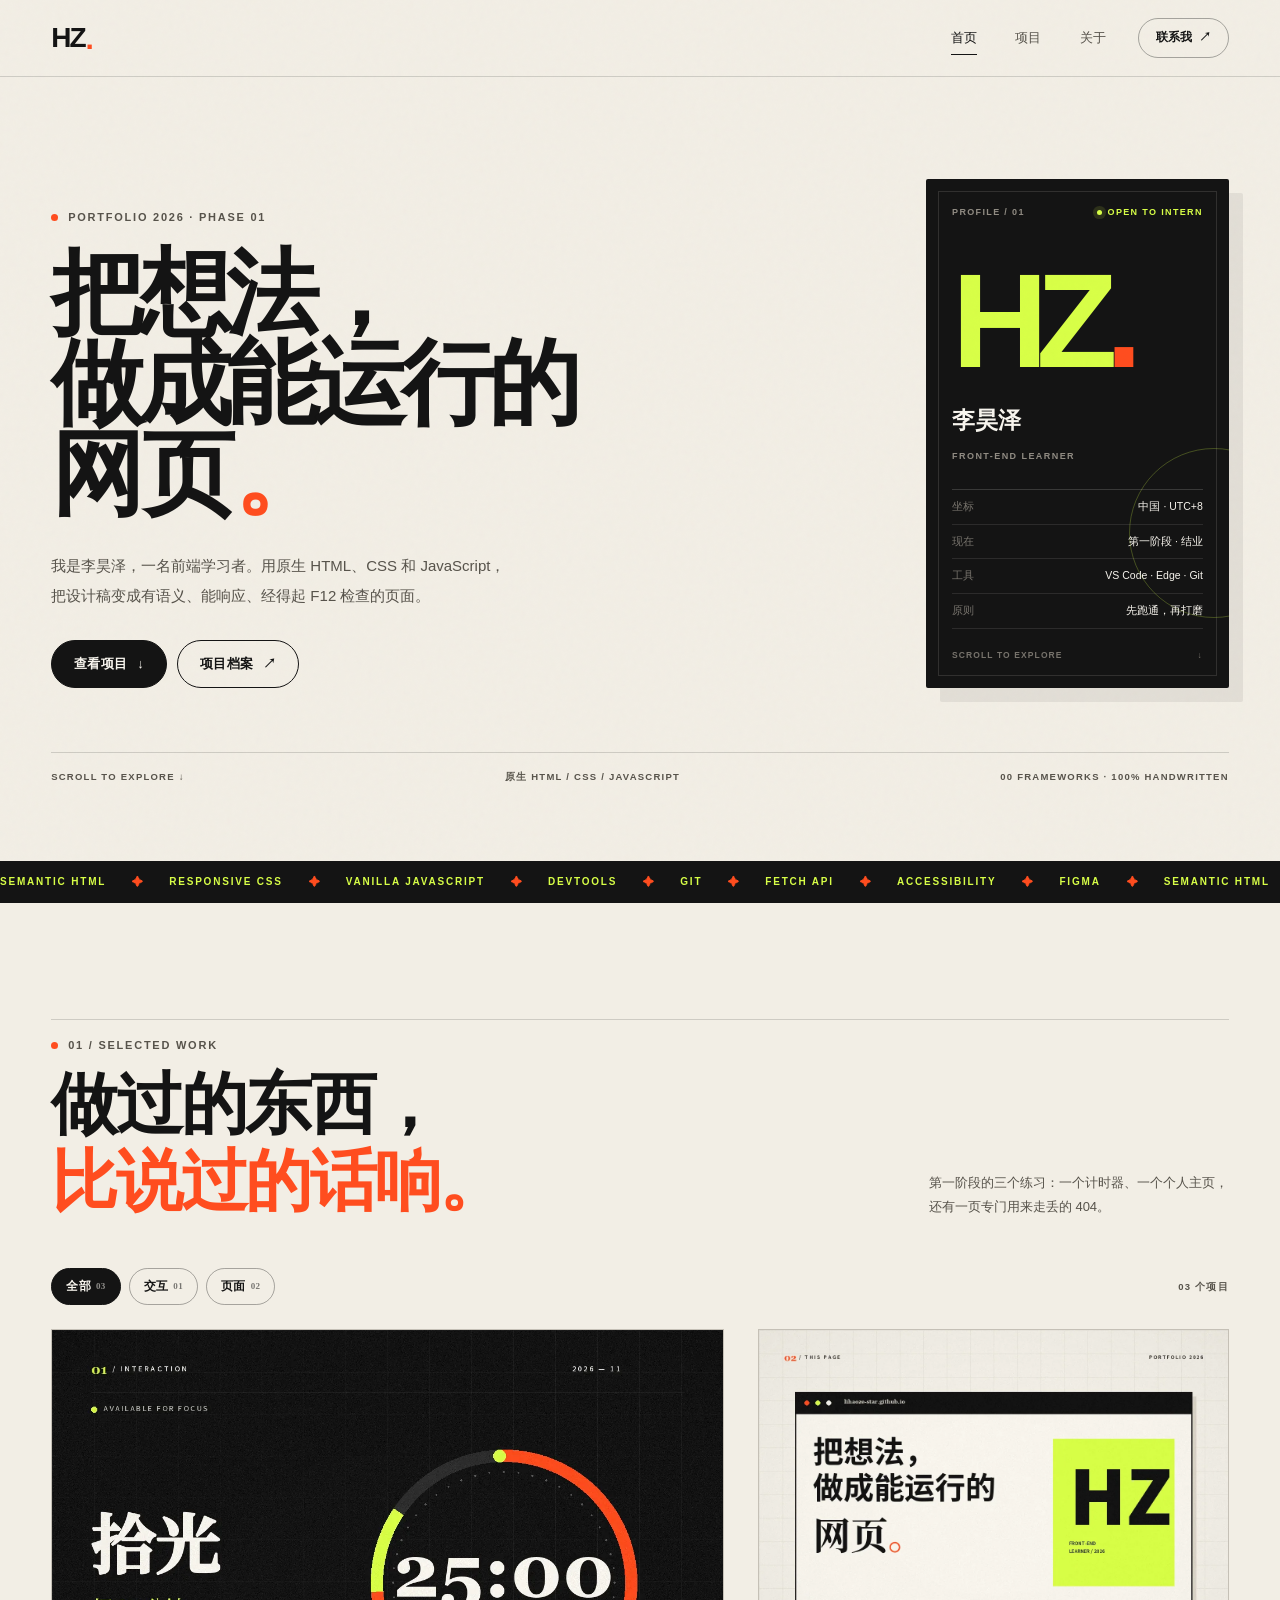
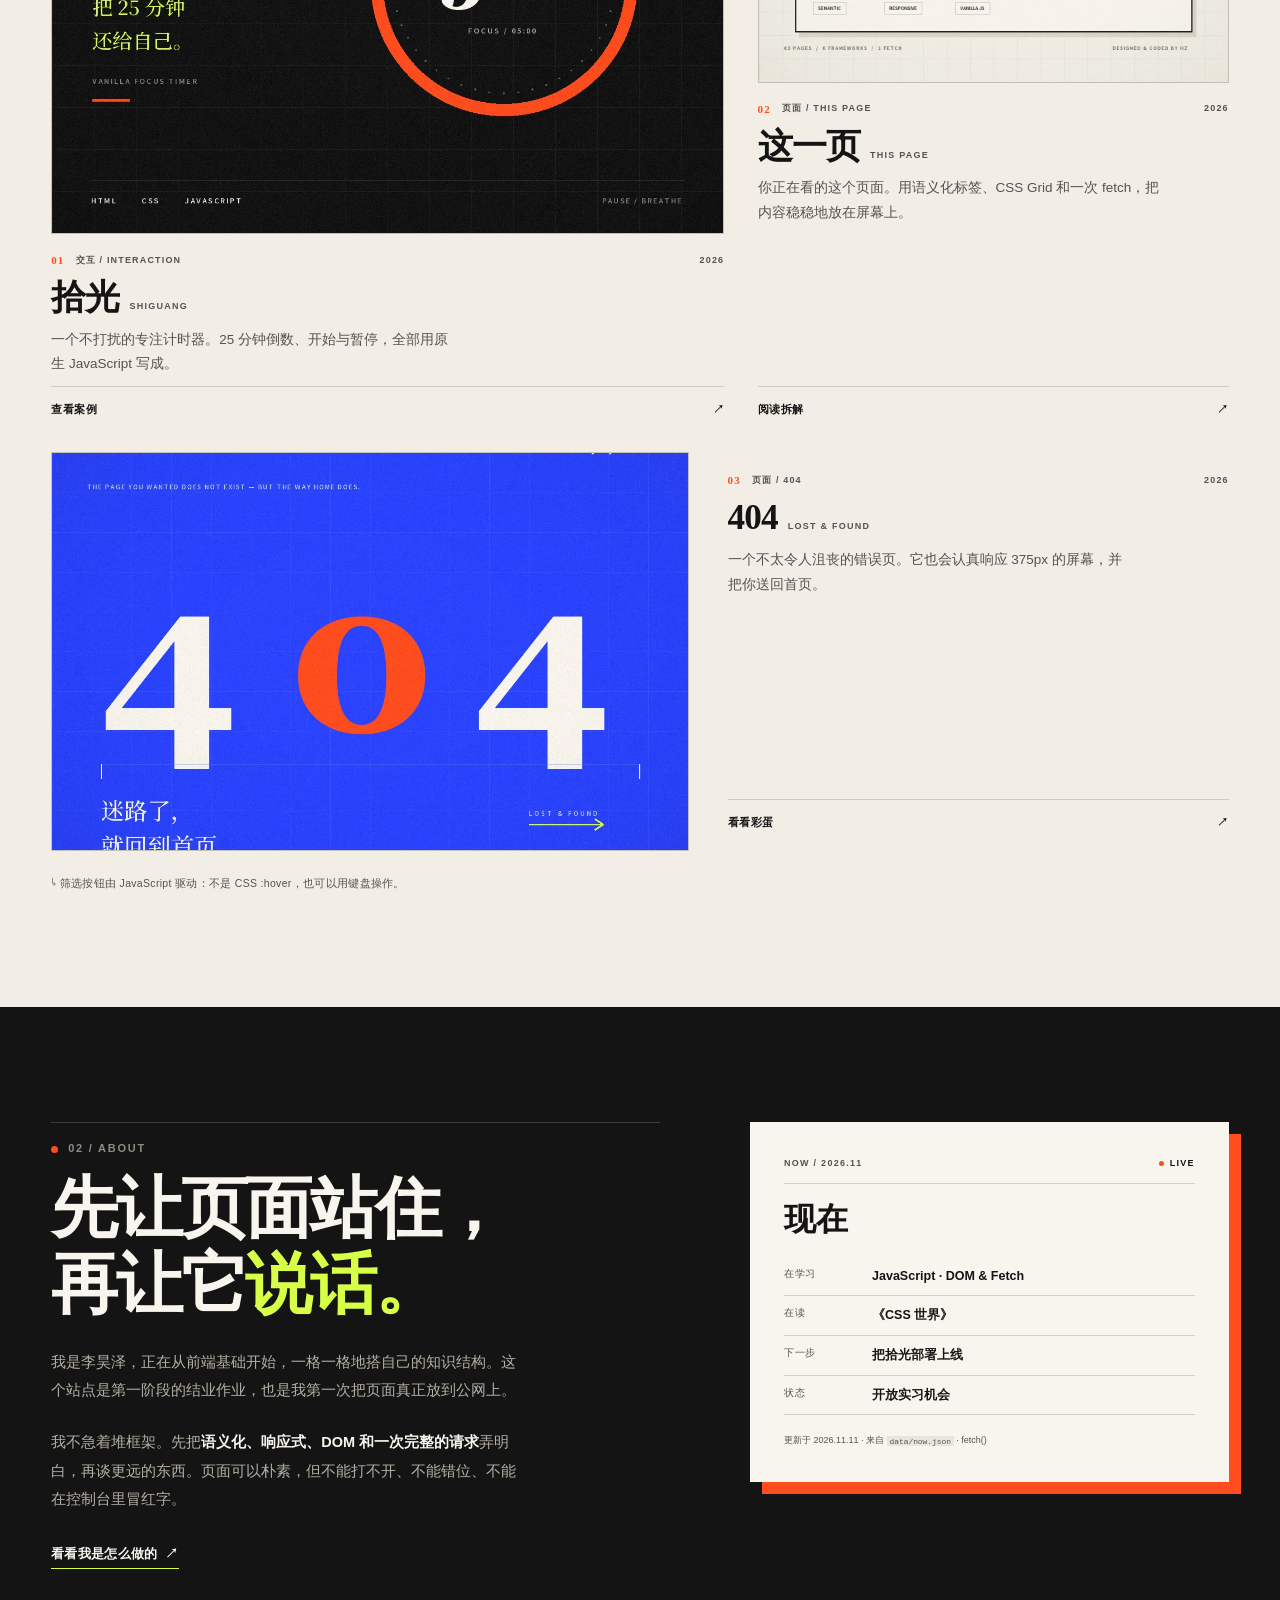
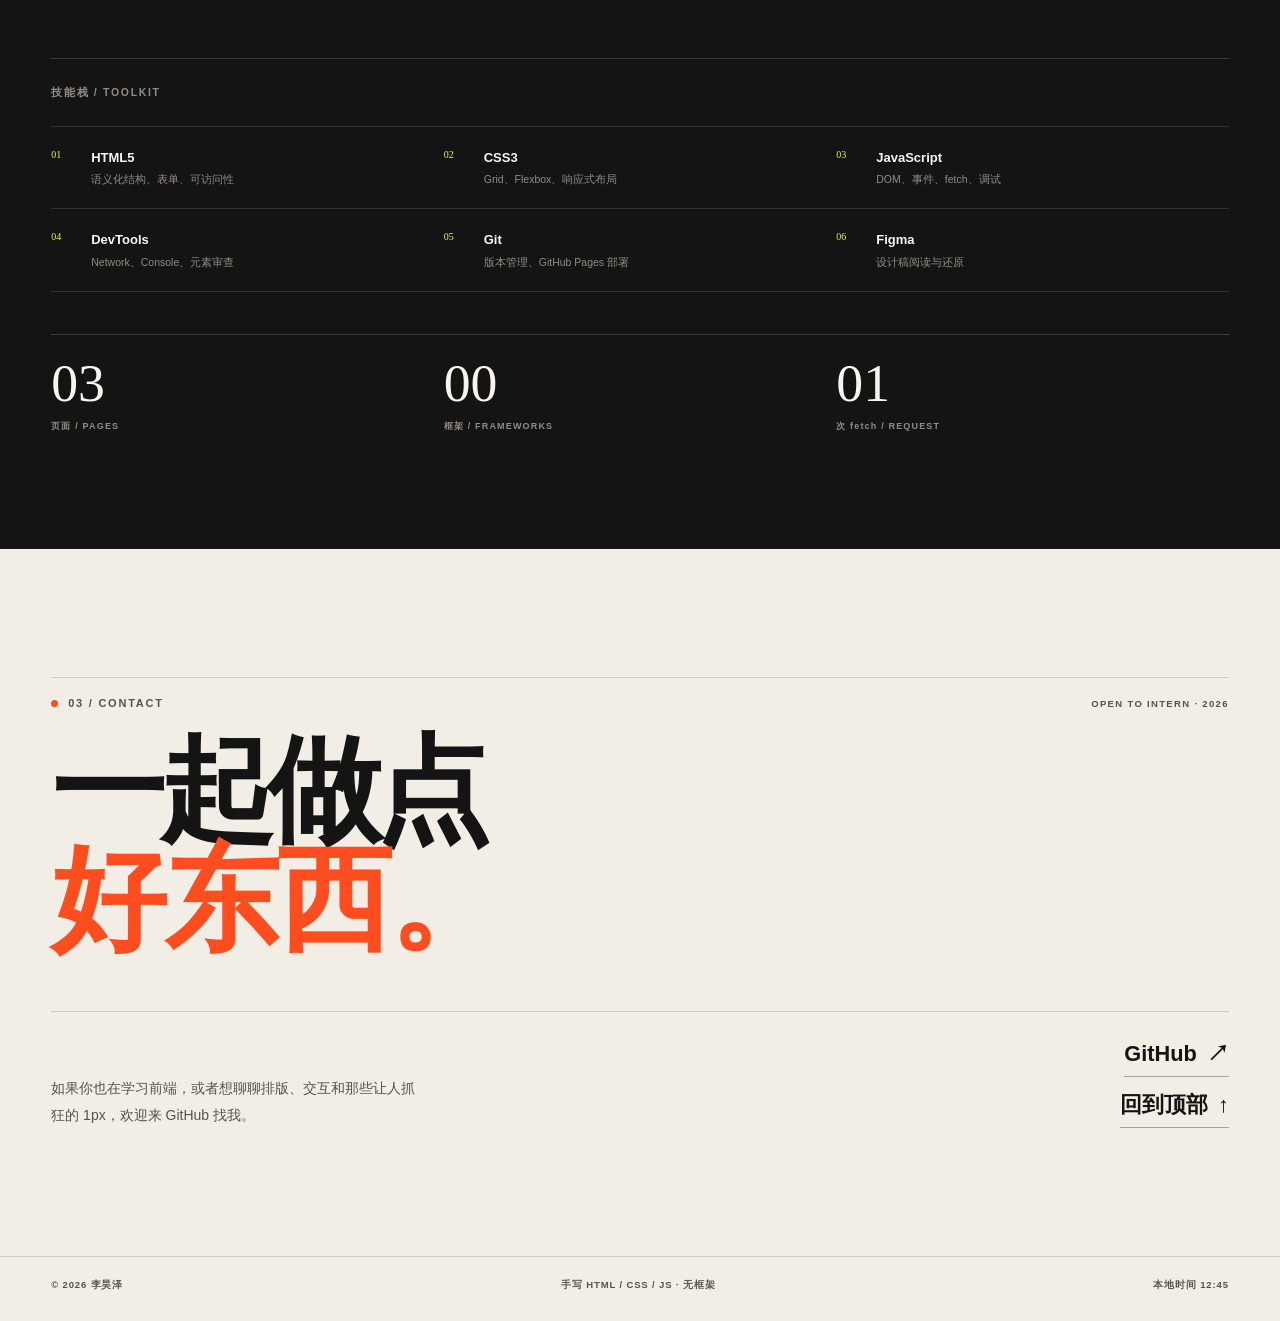
==== index.html @ 7c3bc7a4 "第一阶段作业：个人主页、项目档案与 404（原生 HTML/CSS/JS）" ====
<!DOCTYPE html>
<html lang="zh-CN">
<head>
  <meta charset="utf-8">
  <meta name="viewport" content="width=device-width, initial-scale=1">
  <title>李昊泽 / 前端学习者 — 把想法，做成能运行的网页</title>
  <meta name="description" content="李昊泽的个人主页。用原生 HTML、CSS 和 JavaScript 完成的第一阶段项目：语义化、响应式、可访问，并且真的上线了。">
  <meta name="theme-color" content="#f2eee5">
  <meta property="og:type" content="website">
  <meta property="og:title" content="李昊泽 / 前端学习者">
  <meta property="og:description" content="把想法，做成能运行的网页。原生 HTML / CSS / JS，第一阶段作品集。">
  <meta property="og:image" content="assets/img/og-cover.webp">
  <meta name="twitter:card" content="summary_large_image">
  <link rel="icon" href="assets/favicon.svg" type="image/svg+xml">
  <link rel="stylesheet" href="css/style.css">
  <script src="js/main.js" defer></script>
</head>
<body>
  <a class="skip-link" href="#main">跳到主要内容</a>

  <header class="site-header">
    <div class="container header-inner">
      <a class="brand" href="index.html" aria-label="李昊泽的个人主页">
        <span class="brand-mark">HZ</span><span class="brand-dot" aria-hidden="true">.</span>
      </a>

      <nav class="site-nav" aria-label="主导航">
        <a href="index.html" aria-current="page">首页</a>
        <a href="project.html">项目</a>
        <a href="index.html#about">关于</a>
      </nav>

      <a class="header-cta" href="#contact">联系我 <span aria-hidden="true">↗</span></a>

      <button class="nav-toggle" type="button" aria-controls="site-menu" aria-expanded="false">
        <span class="nav-toggle-line" aria-hidden="true"></span>
        <span class="nav-toggle-line" aria-hidden="true"></span>
        <span class="sr-only">打开菜单</span>
      </button>
    </div>

  </header>

  <div class="mobile-menu" id="site-menu" hidden>
    <nav aria-label="移动端导航">
      <a href="index.html" aria-current="page"><span>首页</span><small>HOME</small></a>
      <a href="project.html"><span>项目</span><small>WORK</small></a>
      <a href="index.html#about"><span>关于</span><small>ABOUT</small></a>
      <a href="#contact"><span>联系</span><small>CONTACT</small></a>
    </nav>
    <p class="mobile-menu-foot">李昊泽 · 前端学习者<br>中国 / UTC+8 · 2026</p>
  </div>

  <main id="main">
    <section class="hero" aria-labelledby="hero-title">
      <div class="container">
        <div class="hero-grid">
          <div class="hero-copy">
            <p class="eyebrow"><span class="dot" aria-hidden="true"></span>PORTFOLIO 2026 · PHASE 01</p>
            <h1 id="hero-title">
              <span class="line">把想法，</span>
              <span class="line">做成能运行的</span>
              <span class="line"><span class="serif">网页</span><span class="orange">。</span></span>
            </h1>
            <p class="lead">我是李昊泽，一名前端学习者。用原生 HTML、CSS 和 JavaScript，把设计稿变成有语义、能响应、经得起 F12 检查的页面。</p>
            <div class="hero-actions">
              <a class="button button--primary" href="#work">查看项目 <span class="arrow" aria-hidden="true">↓</span></a>
              <a class="button button--ghost" href="project.html">项目档案 <span class="arrow" aria-hidden="true">↗</span></a>
            </div>
          </div>

          <aside class="profile-card" aria-label="个人名片">
            <div class="profile-head">
              <span>PROFILE / 01</span>
              <span class="profile-live"><i aria-hidden="true"></i>OPEN TO INTERN</span>
            </div>
            <p class="monogram" aria-hidden="true">HZ<span>.</span></p>
            <p class="profile-name">李昊泽<br><span>FRONT-END LEARNER</span></p>
            <dl class="profile-data">
              <div><dt>坐标</dt><dd>中国 · UTC+8</dd></div>
              <div><dt>现在</dt><dd>第一阶段 · 结业</dd></div>
              <div><dt>工具</dt><dd>VS Code · Edge · Git</dd></div>
              <div><dt>原则</dt><dd>先跑通，再打磨</dd></div>
            </dl>
            <p class="profile-foot"><span>SCROLL TO EXPLORE</span><span aria-hidden="true">↓</span></p>
          </aside>
        </div>

        <div class="hero-meta" aria-label="页面信息">
          <span>SCROLL TO EXPLORE <span aria-hidden="true">↓</span></span>
          <span>原生 HTML / CSS / JAVASCRIPT</span>
          <span>00 FRAMEWORKS · 100% HANDWRITTEN</span>
        </div>
      </div>
    </section>

    <div class="ticker" aria-hidden="true">
      <div class="ticker-track">
        <div class="ticker-group">
          <span>SEMANTIC HTML</span><span>RESPONSIVE CSS</span><span>VANILLA JAVASCRIPT</span><span>DEVTOOLS</span><span>GIT</span><span>FETCH API</span><span>ACCESSIBILITY</span><span>FIGMA</span>
        </div>
        <div class="ticker-group">
          <span>SEMANTIC HTML</span><span>RESPONSIVE CSS</span><span>VANILLA JAVASCRIPT</span><span>DEVTOOLS</span><span>GIT</span><span>FETCH API</span><span>ACCESSIBILITY</span><span>FIGMA</span>
        </div>
      </div>
    </div>

    <section class="section work" id="work" aria-labelledby="work-title">
      <div class="container">
        <header class="section-head">
          <div>
            <p class="eyebrow"><span class="dot" aria-hidden="true"></span>01 / SELECTED WORK</p>
            <h2 id="work-title">做过的东西，<br><em>比说过的话响。</em></h2>
          </div>
          <p class="section-side">第一阶段的三个练习：一个计时器、一个个人主页，还有一页专门用来走丢的 404。</p>
        </header>

        <div class="filter-bar">
          <div class="filter-tabs" role="group" aria-label="项目筛选">
            <button type="button" data-filter="all" aria-pressed="true" aria-controls="work-grid">全部 <span>03</span></button>
            <button type="button" data-filter="interaction" aria-pressed="false" aria-controls="work-grid">交互 <span>01</span></button>
            <button type="button" data-filter="page" aria-pressed="false" aria-controls="work-grid">页面 <span>02</span></button>
          </div>
          <p class="filter-result" aria-live="polite"><span data-visible-count>03</span> 个项目</p>
        </div>

        <div class="work-grid" id="work-grid">
          <a class="project-card project-card--feature" href="project.html#shiguang" data-category="interaction">
            <figure class="project-media">
              <img src="assets/img/cover-shiguang.webp" alt="拾光专注计时器的深色封面，橙色圆环里写着 25:00" width="1200" height="900" loading="eager" decoding="async">
            </figure>
            <div class="project-info">
              <div class="project-top"><span class="project-index">01</span><span>交互 / INTERACTION</span><span class="project-year">2026</span></div>
              <h3>拾光 <span>SHIGUANG</span></h3>
              <p>一个不打扰的专注计时器。25 分钟倒数、开始与暂停，全部用原生 JavaScript 写成。</p>
              <span class="project-link">查看案例 <span aria-hidden="true">↗</span></span>
            </div>
          </a>

          <a class="project-card" href="project.html#this-page" data-category="page">
            <figure class="project-media">
              <img src="assets/img/cover-this-page.webp" alt="这一页个人主页的浏览器窗口封面，标题为把想法做成能运行的网页" width="1200" height="900" loading="lazy" decoding="async">
            </figure>
            <div class="project-info">
              <div class="project-top"><span class="project-index">02</span><span>页面 / THIS PAGE</span><span class="project-year">2026</span></div>
              <h3>这一页 <span>THIS PAGE</span></h3>
              <p>你正在看的这个页面。用语义化标签、CSS Grid 和一次 fetch，把内容稳稳地放在屏幕上。</p>
              <span class="project-link">阅读拆解 <span aria-hidden="true">↗</span></span>
            </div>
          </a>

          <a class="project-card project-card--wide" href="project.html#not-found" data-category="page">
            <figure class="project-media">
              <img src="assets/img/cover-404.webp" alt="蓝色 404 错误页封面，中间有巨大的橙色数字 0" width="1200" height="900" loading="lazy" decoding="async">
            </figure>
            <div class="project-info">
              <div class="project-top"><span class="project-index">03</span><span>页面 / 404</span><span class="project-year">2026</span></div>
              <h3>404 <span>LOST &amp; FOUND</span></h3>
              <p>一个不太令人沮丧的错误页。它也会认真响应 375px 的屏幕，并把你送回首页。</p>
              <span class="project-link">看看彩蛋 <span aria-hidden="true">↗</span></span>
            </div>
          </a>
        </div>

        <noscript><p class="work-note">筛选和计时器需要 JavaScript，但所有项目内容都可以直接阅读。</p></noscript>
        <p class="work-note"><span aria-hidden="true">↳</span> 筛选按钮由 JavaScript 驱动：不是 CSS :hover，也可以用键盘操作。</p>
      </div>
    </section>

    <section class="section about" id="about" aria-labelledby="about-title">
      <div class="container">
        <div class="about-grid">
          <div class="about-copy">
            <p class="eyebrow"><span class="dot" aria-hidden="true"></span>02 / ABOUT</p>
            <h2 id="about-title">先让页面站住，<br>再让它<em>说话。</em></h2>
            <p>我是李昊泽，正在从前端基础开始，一格一格地搭自己的知识结构。这个站点是第一阶段的结业作业，也是我第一次把页面真正放到公网上。</p>
            <p>我不急着堆框架。先把<strong>语义化、响应式、DOM 和一次完整的请求</strong>弄明白，再谈更远的东西。页面可以朴素，但不能打不开、不能错位、不能在控制台里冒红字。</p>
            <a class="text-link" href="project.html">看看我是怎么做的 <span aria-hidden="true">↗</span></a>
          </div>

          <aside class="now-card" aria-labelledby="now-title">
            <div class="now-head"><span>NOW / 2026.11</span><span class="now-live"><i aria-hidden="true"></i>LIVE</span></div>
            <h3 id="now-title">现在</h3>
            <dl class="now-list">
              <div><dt>在学习</dt><dd data-now="learning">JavaScript · DOM &amp; Fetch</dd></div>
              <div><dt>在读</dt><dd data-now="reading">《CSS 世界》</dd></div>
              <div><dt>下一步</dt><dd data-now="next">把拾光部署上线</dd></div>
              <div><dt>状态</dt><dd data-now="status">开放实习机会</dd></div>
            </dl>
            <p class="now-foot">更新于 <span data-now-updated>2026.11.11</span> · 来自 <code>data/now.json</code> · fetch()</p>
          </aside>
        </div>

        <div class="skills">
          <p class="skills-label">技能栈 / TOOLKIT</p>
          <ul>
            <li><span class="num">01</span><div><h3>HTML5</h3><p>语义化结构、表单、可访问性</p></div></li>
            <li><span class="num">02</span><div><h3>CSS3</h3><p>Grid、Flexbox、响应式布局</p></div></li>
            <li><span class="num">03</span><div><h3>JavaScript</h3><p>DOM、事件、fetch、调试</p></div></li>
            <li><span class="num">04</span><div><h3>DevTools</h3><p>Network、Console、元素审查</p></div></li>
            <li><span class="num">05</span><div><h3>Git</h3><p>版本管理、GitHub Pages 部署</p></div></li>
            <li><span class="num">06</span><div><h3>Figma</h3><p>设计稿阅读与还原</p></div></li>
          </ul>
        </div>

        <div class="stats" aria-label="站点数据">
          <div><strong>03</strong><span>页面 / PAGES</span></div>
          <div><strong>00</strong><span>框架 / FRAMEWORKS</span></div>
          <div><strong>01</strong><span>次 fetch / REQUEST</span></div>
        </div>
      </div>
    </section>

    <section class="contact" id="contact" aria-labelledby="contact-title">
      <div class="container">
        <div class="contact-top">
          <p class="eyebrow"><span class="dot" aria-hidden="true"></span>03 / CONTACT</p>
          <p class="contact-status">OPEN TO INTERN · 2026</p>
        </div>
        <h2 id="contact-title">一起做点<br><em>好东西。</em></h2>
        <div class="contact-bottom">
          <p>如果你也在学习前端，或者想聊聊排版、交互和那些让人抓狂的 1px，欢迎来 GitHub 找我。</p>
          <div class="contact-links">
            <a href="https://github.com/lihaoze-star" target="_blank" rel="noreferrer">GitHub <span aria-hidden="true">↗</span></a>
            <a href="#main">回到顶部 <span aria-hidden="true">↑</span></a>
          </div>
        </div>
      </div>
    </section>
  </main>

  <footer class="site-footer">
    <div class="container footer-inner">
      <p>© 2026 李昊泽</p>
      <p>手写 HTML / CSS / JS · 无框架</p>
      <p>本地时间 <time data-clock>UTC+8</time></p>
    </div>
  </footer>
</body>
</html>
---- css/style.css ----
/* ==========================================================================
   李昊泽 / 前端学习者 — 2026
   原生 CSS，无框架。移动优先的断点：900 / 760 / 600 / 380。
   ========================================================================== */

:root {
  --paper: #f2eee5;
  --paper-2: #e7e1d5;
  --cream: #f8f5ee;
  --ink: #141414;
  --ink-soft: #57534b;
  --line: rgba(20, 20, 20, 0.16);
  --line-strong: rgba(20, 20, 20, 0.34);
  --orange: #ff4d1f;
  --lime: #d8ff47;
  --blue: #2b44ff;
  --serif: "Noto Serif SC", "Songti SC", "STSong", "SimSun", serif;
  --sans: "Noto Sans SC", "Microsoft YaHei", "PingFang SC", "Hiragino Sans GB", sans-serif;
  --georgia: Georgia, "Times New Roman", serif;
  --gutter: clamp(20px, 4vw, 64px);
  --max: 1440px;
  --header-h: 76px;
  --radius: 2px;
}

*,
*::before,
*::after { box-sizing: border-box; }

html {
  -webkit-text-size-adjust: 100%;
  scroll-behavior: smooth;
}

body {
  margin: 0;
  background: var(--paper);
  color: var(--ink);
  font-family: var(--sans);
  font-size: 16px;
  line-height: 1.65;
  overflow-x: clip;
  -webkit-font-smoothing: antialiased;
}

body::before {
  content: "";
  position: fixed;
  inset: 0;
  z-index: 1000;
  pointer-events: none;
  opacity: 0.045;
  mix-blend-mode: multiply;
  background-image: url("data:image/svg+xml,%3Csvg viewBox='0 0 180 180' xmlns='http://www.w3.org/2000/svg'%3E%3Cfilter id='n'%3E%3CfeTurbulence type='fractalNoise' baseFrequency='.85' numOctaves='3' stitchTiles='stitch'/%3E%3C/filter%3E%3Crect width='100%25' height='100%25' filter='url(%23n)' opacity='.6'/%3E%3C/svg%3E");
}

img {
  display: block;
  max-width: 100%;
  height: auto;
}

a {
  color: inherit;
  text-decoration: none;
}

button {
  font: inherit;
  color: inherit;
}

code {
  font-family: "Cascadia Code", Consolas, "SFMono-Regular", monospace;
  font-size: 0.88em;
  padding: 0.08em 0.35em;
  background: rgba(20, 20, 20, 0.07);
  overflow-wrap: anywhere;
}

::selection {
  background: var(--lime);
  color: var(--ink);
}

:focus-visible {
  outline: 2px solid var(--orange);
  outline-offset: 4px;
}

[hidden] { display: none !important; }

.sr-only {
  position: absolute;
  width: 1px;
  height: 1px;
  padding: 0;
  margin: -1px;
  overflow: hidden;
  clip: rect(0, 0, 0, 0);
  white-space: nowrap;
  border: 0;
}

.skip-link {
  position: fixed;
  top: 12px;
  left: 12px;
  z-index: 2000;
  transform: translateY(-160%);
  padding: 10px 16px;
  background: var(--ink);
  color: var(--cream);
  font-size: 13px;
  border-radius: 2px;
  transition: transform 0.2s ease;
}

.skip-link:focus { transform: translateY(0); }

.container {
  width: min(calc(100% - (var(--gutter) * 2)), var(--max));
  margin-inline: auto;
}

/* ---------- shared type ---------- */

.eyebrow {
  display: flex;
  align-items: center;
  gap: 10px;
  margin: 0;
  font-size: 11px;
  font-weight: 600;
  letter-spacing: 0.16em;
  line-height: 1.4;
  text-transform: uppercase;
  color: var(--ink-soft);
}

.eyebrow .dot {
  width: 7px;
  height: 7px;
  border-radius: 50%;
  background: var(--orange);
  flex: 0 0 auto;
}

.eyebrow--light { color: #a8a39a; }
.eyebrow--light .dot { background: var(--lime); }

.button {
  display: inline-flex;
  align-items: center;
  justify-content: center;
  gap: 10px;
  min-height: 48px;
  padding: 0 22px;
  border: 1px solid var(--ink);
  border-radius: 999px;
  background: transparent;
  color: var(--ink);
  font-size: 13px;
  font-weight: 600;
  letter-spacing: 0.02em;
  cursor: pointer;
  transition: background 0.25s ease, color 0.25s ease, border-color 0.25s ease;
}

.button .arrow { transition: transform 0.25s ease; }
.button:hover .arrow { transform: translate(3px, -3px); }
.button--primary { background: var(--ink); color: var(--cream); }
.button--primary:hover { background: var(--orange); border-color: var(--orange); color: var(--ink); }
.button--ghost:hover { background: var(--ink); color: var(--cream); }
.button--light { background: var(--cream); color: var(--blue); border-color: var(--cream); }
.button--light:hover { background: var(--lime); border-color: var(--lime); color: var(--ink); }
.button--lime { background: var(--lime); border-color: var(--lime); color: var(--ink); }
.button--lime:hover { background: var(--cream); border-color: var(--cream); }
.button--inline { margin-top: 24px; }

.text-link {
  display: inline-flex;
  align-items: center;
  gap: 8px;
  padding-bottom: 3px;
  border-bottom: 1px solid var(--ink);
  font-size: 13px;
  font-weight: 600;
  letter-spacing: 0.02em;
  transition: color 0.2s ease, border-color 0.2s ease;
}

.text-link:hover { color: var(--orange); border-color: var(--orange); }
.text-link--dark { margin-top: 22px; }
.text-link--light { color: var(--cream); border-color: var(--lime); }
.text-link--light:hover { color: var(--lime); border-color: var(--lime); }

/* ---------- header ---------- */

.site-header {
  position: sticky;
  top: 0;
  z-index: 100;
  background: rgba(242, 238, 229, 0.88);
  border-bottom: 1px solid var(--line);
  backdrop-filter: blur(14px);
  -webkit-backdrop-filter: blur(14px);
}

.header-inner {
  display: flex;
  align-items: center;
  justify-content: space-between;
  gap: 32px;
  height: var(--header-h);
}

.brand {
  display: inline-flex;
  align-items: flex-start;
  flex: 0 0 auto;
  font-size: 28px;
  font-weight: 900;
  line-height: 0.9;
  letter-spacing: -0.07em;
}

.brand-dot {
  color: var(--orange);
  margin-left: 1px;
  font-size: 30px;
}

.site-nav {
  display: flex;
  align-items: center;
  gap: clamp(20px, 3vw, 46px);
  margin-left: auto;
  font-size: 13px;
}

.site-nav a {
  position: relative;
  padding: 8px 0;
  color: var(--ink-soft);
  transition: color 0.2s ease;
}

.site-nav a::after {
  content: "";
  position: absolute;
  left: 0;
  right: 0;
  bottom: 2px;
  height: 1px;
  background: var(--ink);
  transform: scaleX(0);
  transform-origin: left;
  transition: transform 0.25s ease;
}

.site-nav a:hover,
.site-nav a[aria-current="page"] { color: var(--ink); }
.site-nav a:hover::after,
.site-nav a[aria-current="page"]::after { transform: scaleX(1); }

.header-cta {
  display: inline-flex;
  align-items: center;
  gap: 7px;
  flex: 0 0 auto;
  padding: 9px 17px;
  border: 1px solid var(--line-strong);
  border-radius: 999px;
  font-size: 12px;
  font-weight: 600;
  transition: background 0.25s ease, color 0.25s ease, border-color 0.25s ease;
}

.header-cta:hover {
  background: var(--ink);
  border-color: var(--ink);
  color: var(--cream);
}

.nav-toggle {
  display: none;
  position: relative;
  width: 44px;
  height: 44px;
  padding: 0;
  border: 1px solid var(--line-strong);
  border-radius: 50%;
  background: transparent;
  cursor: pointer;
}

.nav-toggle-line {
  position: absolute;
  left: 13px;
  width: 16px;
  height: 1.5px;
  background: var(--ink);
  transition: transform 0.25s ease, top 0.25s ease;
}

.nav-toggle-line:nth-child(1) { top: 17px; }
.nav-toggle-line:nth-child(2) { top: 24px; }

.nav-toggle[aria-expanded="true"] .nav-toggle-line:nth-child(1) {
  top: 21px;
  transform: rotate(45deg);
}

.nav-toggle[aria-expanded="true"] .nav-toggle-line:nth-child(2) {
  top: 21px;
  transform: rotate(-45deg);
}

.mobile-menu {
  position: fixed;
  top: var(--header-h);
  left: 0;
  right: 0;
  bottom: 0;
  z-index: 99;
  overflow-y: auto;
  padding: 28px var(--gutter) 40px;
  background: var(--paper);
  border-bottom: 1px solid var(--line);
  animation: menu-in 0.28s ease both;
}

@keyframes menu-in {
  from { opacity: 0; transform: translateY(-8px); }
  to { opacity: 1; transform: translateY(0); }
}

.mobile-menu nav { border-top: 1px solid var(--line); }

.mobile-menu nav a {
  display: flex;
  align-items: baseline;
  justify-content: space-between;
  gap: 16px;
  padding: 20px 0;
  border-bottom: 1px solid var(--line);
  font-family: var(--serif);
  font-size: clamp(2rem, 8vw, 3rem);
  font-weight: 700;
  line-height: 1.1;
}

.mobile-menu nav a[aria-current="page"] { color: var(--orange); }

.mobile-menu nav small {
  font-family: var(--sans);
  font-size: 10px;
  font-weight: 600;
  letter-spacing: 0.16em;
  color: var(--ink-soft);
}

.mobile-menu-foot {
  margin: 34px 0 0;
  font-size: 11px;
  letter-spacing: 0.08em;
  line-height: 2;
  color: var(--ink-soft);
}

body.menu-open { overflow: hidden; }

/* ---------- hero ---------- */

.hero {
  padding: clamp(56px, 8vw, 112px) 0 clamp(44px, 6vw, 78px);
}

.hero-grid {
  display: grid;
  grid-template-columns: minmax(0, 1.45fr) minmax(280px, 0.55fr);
  gap: clamp(36px, 6vw, 88px);
  align-items: end;
}

.hero h1 {
  margin: 22px 0 30px;
  font-size: clamp(2.9rem, 7.25vw, 7.15rem);
  font-weight: 800;
  line-height: 0.98;
  letter-spacing: -0.06em;
}

.hero h1 .line { display: block; }
.hero h1 .serif { font-family: var(--serif); font-weight: 700; letter-spacing: -0.02em; }
.hero h1 .orange { color: var(--orange); }

.lead {
  max-width: 56ch;
  margin: 0;
  font-size: clamp(15px, 1.1vw, 17px);
  line-height: 1.95;
  color: var(--ink-soft);
}

.hero-actions {
  display: flex;
  flex-wrap: wrap;
  gap: 10px;
  margin-top: 30px;
}

.profile-card {
  position: relative;
  display: flex;
  flex-direction: column;
  min-height: 470px;
  padding: 26px;
  overflow: hidden;
  background: var(--ink);
  color: var(--cream);
  border-radius: var(--radius);
  box-shadow: 14px 14px 0 rgba(20, 20, 20, 0.07);
}

.profile-card::before {
  content: "";
  position: absolute;
  inset: 12px;
  border: 1px solid rgba(248, 245, 238, 0.12);
  pointer-events: none;
}

.profile-card::after {
  content: "";
  position: absolute;
  width: 170px;
  height: 170px;
  right: -70px;
  bottom: 70px;
  border: 1px solid rgba(216, 255, 71, 0.25);
  border-radius: 50%;
  pointer-events: none;
}

.profile-head,
.profile-name,
.profile-data,
.profile-foot,
.monogram { position: relative; z-index: 1; }

.profile-head {
  display: flex;
  align-items: center;
  justify-content: space-between;
  gap: 12px;
  font-size: 9px;
  font-weight: 600;
  letter-spacing: 0.15em;
  color: #918c83;
}

.profile-live {
  display: inline-flex;
  align-items: center;
  gap: 6px;
  color: var(--lime);
}

.profile-live i {
  width: 5px;
  height: 5px;
  border-radius: 50%;
  background: var(--lime);
  box-shadow: 0 0 0 4px rgba(216, 255, 71, 0.12);
}

.monogram {
  margin: 52px 0 0;
  font-size: clamp(6.2rem, 10.4vw, 9rem);
  font-weight: 900;
  line-height: 0.74;
  letter-spacing: -0.09em;
  color: var(--lime);
}

.monogram span { color: var(--orange); }

.profile-name {
  margin: auto 0 22px;
  padding-top: 34px;
  font-family: var(--serif);
  font-size: 23px;
  font-weight: 700;
  line-height: 1.35;
}

.profile-name span {
  display: inline-block;
  margin-top: 7px;
  font-family: var(--sans);
  font-size: 9px;
  font-weight: 600;
  letter-spacing: 0.16em;
  color: #918c83;
}

.profile-data {
  margin: 0;
  border-top: 1px solid rgba(248, 245, 238, 0.16);
}

.profile-data div {
  display: flex;
  justify-content: space-between;
  gap: 18px;
  padding: 9px 0;
  border-bottom: 1px solid rgba(248, 245, 238, 0.1);
  font-size: 10.5px;
  line-height: 1.5;
}

.profile-data dt { color: #77736c; }
.profile-data dd { margin: 0; text-align: right; overflow-wrap: anywhere; }

.profile-foot {
  display: flex;
  justify-content: space-between;
  gap: 12px;
  margin: 19px 0 0;
  font-size: 8.5px;
  font-weight: 600;
  letter-spacing: 0.13em;
  color: #77736c;
}

.hero-meta {
  display: flex;
  flex-wrap: wrap;
  align-items: center;
  justify-content: space-between;
  gap: 16px 32px;
  margin-top: clamp(36px, 5vw, 66px);
  padding-top: 16px;
  border-top: 1px solid var(--line);
  font-size: 9.5px;
  font-weight: 600;
  letter-spacing: 0.13em;
  color: var(--ink-soft);
}

/* ---------- ticker ---------- */

.ticker {
  overflow: hidden;
  background: var(--ink);
  color: var(--lime);
  border-block: 1px solid var(--ink);
}

.ticker-track {
  display: flex;
  width: max-content;
  padding: 11px 0;
  animation: marquee 34s linear infinite;
}

.ticker-group {
  display: flex;
  flex: 0 0 auto;
  align-items: center;
}

.ticker-group span {
  display: inline-flex;
  align-items: center;
  gap: 26px;
  padding-right: 26px;
  font-size: 10px;
  font-weight: 600;
  letter-spacing: 0.18em;
  white-space: nowrap;
}

.ticker-group span::after {
  content: "✦";
  color: var(--orange);
  font-size: 11px;
  letter-spacing: 0;
}

@keyframes marquee {
  from { transform: translateX(0); }
  to { transform: translateX(-50%); }
}

/* ---------- sections ---------- */

.section { padding: clamp(72px, 9vw, 128px) 0; }

.section-head {
  display: grid;
  grid-template-columns: minmax(0, 1fr) minmax(220px, 300px);
  gap: clamp(28px, 5vw, 64px);
  align-items: end;
  margin-bottom: clamp(32px, 4vw, 48px);
  padding-top: 18px;
  border-top: 1px solid var(--line);
}

.section h2,
.archive-hero h1 {
  margin: 14px 0 0;
  font-family: var(--serif);
  font-size: clamp(2.45rem, 5.2vw, 4.8rem);
  font-weight: 700;
  line-height: 1.15;
  letter-spacing: -0.035em;
}

.section h2 em,
.archive-hero h1 em {
  font-style: normal;
  color: var(--orange);
}

.section-side {
  margin: 0;
  color: var(--ink-soft);
  font-size: 13px;
  line-height: 1.9;
}

/* ---------- work ---------- */

.filter-bar {
  display: flex;
  flex-wrap: wrap;
  align-items: center;
  justify-content: space-between;
  gap: 16px 24px;
  margin-bottom: 24px;
}

.filter-tabs {
  display: flex;
  flex-wrap: wrap;
  gap: 8px;
}

.filter-tabs button {
  display: inline-flex;
  align-items: center;
  gap: 5px;
  padding: 8px 14px;
  border: 1px solid var(--line-strong);
  border-radius: 999px;
  background: transparent;
  font-size: 11.5px;
  font-weight: 600;
  letter-spacing: 0.03em;
  cursor: pointer;
  transition: background 0.2s ease, color 0.2s ease, border-color 0.2s ease;
}

.filter-tabs button span {
  font-family: var(--georgia);
  font-size: 9px;
  opacity: 0.55;
}

.filter-tabs button:hover { border-color: var(--ink); }

.filter-tabs button[aria-pressed="true"] {
  background: var(--ink);
  border-color: var(--ink);
  color: var(--cream);
}

.filter-result {
  margin: 0;
  font-size: 9.5px;
  font-weight: 600;
  letter-spacing: 0.13em;
  color: var(--ink-soft);
}

.work-grid {
  display: grid;
  grid-template-columns: repeat(12, minmax(0, 1fr));
  gap: clamp(22px, 2.6vw, 36px);
}

.project-card {
  display: flex;
  flex-direction: column;
  grid-column: span 6;
  min-width: 0;
}

.project-card--feature { grid-column: span 7; }
.project-card:nth-child(2) { grid-column: span 5; }
.project-card--wide {
  display: grid;
  grid-column: 1 / -1;
  grid-template-columns: minmax(0, 1.12fr) minmax(0, 0.88fr);
  gap: clamp(22px, 3vw, 44px);
  align-items: stretch;
}

.project-media {
  position: relative;
  margin: 0;
  overflow: hidden;
  aspect-ratio: 4 / 3;
  background: var(--paper-2);
  border: 1px solid var(--line);
}

.project-card--wide .project-media { aspect-ratio: 16 / 10; }

.project-media img {
  width: 100%;
  height: 100%;
  object-fit: cover;
  transition: transform 0.7s cubic-bezier(0.2, 0.7, 0.2, 1);
}

.project-card:hover .project-media img { transform: scale(1.025); }

.project-info {
  display: flex;
  flex: 1;
  flex-direction: column;
  gap: 9px;
  padding-top: 17px;
  min-width: 0;
}

.project-card--wide .project-info {
  justify-content: center;
  padding: clamp(6px, 1.5vw, 22px) 0;
}

.project-top {
  display: flex;
  align-items: center;
  gap: 11px;
  font-size: 9px;
  font-weight: 600;
  letter-spacing: 0.13em;
  color: var(--ink-soft);
}

.project-index { font-family: var(--georgia); font-size: 11px; color: var(--orange); }
.project-year { margin-left: auto; }

.project-card h3 {
  display: flex;
  flex-wrap: wrap;
  align-items: baseline;
  gap: 10px;
  margin: 0;
  font-family: var(--serif);
  font-size: clamp(1.8rem, 2.75vw, 2.75rem);
  font-weight: 700;
  line-height: 1.15;
  letter-spacing: -0.025em;
}

.project-card h3 span {
  font-family: var(--sans);
  font-size: 9px;
  font-weight: 600;
  letter-spacing: 0.14em;
  color: var(--ink-soft);
}

.project-card p {
  max-width: 54ch;
  margin: 0;
  color: var(--ink-soft);
  font-size: 13.5px;
  line-height: 1.85;
}

.project-link {
  display: flex;
  align-items: center;
  justify-content: space-between;
  gap: 12px;
  margin-top: auto;
  padding-top: 14px;
  border-top: 1px solid var(--line);
  font-size: 10.5px;
  font-weight: 600;
  letter-spacing: 0.06em;
}

.project-link span { transition: transform 0.3s ease; }
.project-card:hover .project-link span { transform: translate(3px, -3px); }

.work-note {
  margin: 24px 0 0;
  font-size: 10.5px;
  letter-spacing: 0.03em;
  color: var(--ink-soft);
}

.work-note + .work-note { margin-top: 6px; }

/* filtered state: one column of wide cards */

.work-grid.is-filtered .project-card {
  display: grid;
  grid-column: 1 / -1;
  grid-template-columns: minmax(0, 1.1fr) minmax(0, 0.9fr);
  gap: clamp(22px, 3vw, 44px);
  align-items: stretch;
}

.work-grid.is-filtered .project-media { aspect-ratio: 16 / 10; }
.work-grid.is-filtered .project-info { justify-content: center; padding: 10px 0; }

/* ---------- about ---------- */

.about {
  background: var(--ink);
  color: var(--cream);
}

.about .eyebrow { color: #918c83; }

.about h2 { color: var(--cream); }
.about h2 em { color: var(--lime); }

.about-grid {
  display: grid;
  grid-template-columns: minmax(0, 1.12fr) minmax(300px, 0.88fr);
  gap: clamp(40px, 7vw, 100px);
  align-items: start;
}

.about-copy { padding-top: 18px; border-top: 1px solid rgba(248, 245, 238, 0.18); }

.about-copy > p:not(.eyebrow) {
  max-width: 58ch;
  margin: 24px 0 0;
  color: #b5afa4;
  font-size: 14.5px;
  line-height: 1.95;
}

.about-copy strong { color: var(--cream); font-weight: 600; }
.about-copy .text-link { margin-top: 30px; color: var(--cream); border-color: var(--lime); }
.about-copy .text-link:hover { color: var(--lime); }

.now-card {
  position: relative;
  padding: clamp(22px, 3vw, 34px);
  background: var(--cream);
  color: var(--ink);
  box-shadow: 12px 12px 0 var(--orange);
}

.now-head {
  display: flex;
  align-items: center;
  justify-content: space-between;
  gap: 16px;
  padding-bottom: 12px;
  border-bottom: 1px solid var(--line);
  font-size: 9px;
  font-weight: 600;
  letter-spacing: 0.14em;
  color: var(--ink-soft);
}

.now-live { display: inline-flex; align-items: center; gap: 6px; color: var(--ink); }
.now-live i { width: 5px; height: 5px; border-radius: 50%; background: var(--orange); }

.now-card h3 {
  margin: 16px 0 18px;
  font-family: var(--serif);
  font-size: 32px;
  line-height: 1.2;
}

.now-list { margin: 0; }

.now-list div {
  display: grid;
  grid-template-columns: 76px minmax(0, 1fr);
  gap: 12px;
  padding: 9px 0;
  border-bottom: 1px solid var(--line);
}

.now-list dt { font-size: 10px; letter-spacing: 0.06em; color: var(--ink-soft); }
.now-list dd { margin: 0; font-size: 12.5px; font-weight: 600; overflow-wrap: anywhere; }

.now-foot {
  margin: 18px 0 0;
  font-size: 9px;
  line-height: 1.7;
  color: var(--ink-soft);
}

.now-card.is-fallback .now-foot::after { content: " · 静态回退"; }

.skills {
  margin-top: clamp(56px, 7vw, 92px);
  padding-top: 22px;
  border-top: 1px solid rgba(248, 245, 238, 0.18);
}

.skills-label {
  margin: 0;
  font-size: 9px;
  font-weight: 600;
  letter-spacing: 0.16em;
  color: #918c83;
}

.skills ul {
  display: grid;
  grid-template-columns: repeat(3, minmax(0, 1fr));
  gap: 0;
  margin: 24px 0 0;
  padding: 0;
  list-style: none;
  border-top: 1px solid rgba(248, 245, 238, 0.13);
}

.skills li {
  display: grid;
  grid-template-columns: 30px minmax(0, 1fr);
  gap: 10px;
  padding: 20px 24px 20px 0;
  border-bottom: 1px solid rgba(248, 245, 238, 0.13);
}

.skills .num { font-family: var(--georgia); font-size: 10px; color: var(--lime); }
.skills h3 { margin: 0; font-size: 13px; font-weight: 600; }
.skills p { margin: 3px 0 0; font-size: 10.5px; line-height: 1.65; color: #918c83; }

.stats {
  display: grid;
  grid-template-columns: repeat(3, minmax(0, 1fr));
  margin-top: 42px;
  border-top: 1px solid rgba(248, 245, 238, 0.18);
}

.stats div { padding: 22px 0 0; }
.stats strong {
  display: block;
  font-family: var(--georgia);
  font-size: clamp(2.6rem, 4.2vw, 4rem);
  font-weight: 400;
  line-height: 1;
  color: var(--cream);
}
.stats span { display: block; margin-top: 8px; font-size: 9px; font-weight: 600; letter-spacing: 0.13em; color: #918c83; }

/* ---------- contact ---------- */

.contact { padding: clamp(80px, 10vw, 140px) 0; }

.contact-top {
  display: flex;
  flex-wrap: wrap;
  align-items: center;
  justify-content: space-between;
  gap: 14px;
  padding-top: 18px;
  border-top: 1px solid var(--line);
}

.contact-status { margin: 0; font-size: 9.5px; font-weight: 600; letter-spacing: 0.14em; color: var(--ink-soft); }

.contact h2 {
  margin: 24px 0 0;
  font-family: var(--sans);
  font-size: clamp(3.2rem, 9vw, 8.4rem);
  font-weight: 800;
  line-height: 0.95;
  letter-spacing: -0.06em;
}

.contact h2 em {
  font-family: var(--serif);
  font-style: normal;
  font-weight: 700;
  letter-spacing: -0.02em;
  color: var(--orange);
}

.contact-bottom {
  display: grid;
  grid-template-columns: minmax(0, 1fr) auto;
  gap: 32px;
  align-items: end;
  margin-top: clamp(36px, 5vw, 56px);
  padding-top: 24px;
  border-top: 1px solid var(--line);
}

.contact-bottom p { max-width: 48ch; margin: 0; color: var(--ink-soft); font-size: 14px; line-height: 1.9; }

.contact-links { display: flex; flex-direction: column; gap: 10px; align-items: flex-end; }

.contact-links a {
  display: inline-flex;
  align-items: center;
  gap: 10px;
  padding-bottom: 4px;
  border-bottom: 1px solid var(--line-strong);
  font-size: clamp(1.15rem, 1.7vw, 1.5rem);
  font-weight: 600;
  transition: color 0.2s ease, border-color 0.2s ease;
}

.contact-links a:hover { color: var(--orange); border-color: var(--orange); }

/* ---------- footer ---------- */

.site-footer {
  padding: 20px 0 28px;
  border-top: 1px solid var(--line);
  font-size: 9.5px;
  font-weight: 600;
  letter-spacing: 0.09em;
  color: var(--ink-soft);
}

.footer-inner {
  display: flex;
  flex-wrap: wrap;
  align-items: center;
  justify-content: space-between;
  gap: 8px 24px;
}

.footer-inner p { margin: 0; }

/* ==========================================================================
   Project archive
   ========================================================================== */

.archive-hero { padding: clamp(56px, 8vw, 100px) 0 clamp(40px, 6vw, 62px); }

.archive-hero h1 {
  font-family: var(--sans);
  font-size: clamp(3rem, 8vw, 7.4rem);
  font-weight: 800;
  line-height: 0.96;
  letter-spacing: -0.06em;
}

.archive-hero h1 em {
  font-family: var(--serif);
  font-weight: 700;
  letter-spacing: -0.02em;
}

.archive-intro {
  display: grid;
  grid-template-columns: minmax(0, 1.2fr) minmax(280px, 0.8fr);
  gap: clamp(32px, 6vw, 80px);
  align-items: end;
  margin-top: clamp(32px, 4vw, 48px);
}

.archive-intro .lead { font-size: 14.5px; }

.archive-meta {
  display: grid;
  grid-template-columns: repeat(2, minmax(0, 1fr));
  margin: 0;
  border-top: 1px solid var(--line);
}

.archive-meta div {
  display: flex;
  justify-content: space-between;
  gap: 10px;
  padding: 10px 0;
  border-bottom: 1px solid var(--line);
  font-size: 11px;
}

.archive-meta div:nth-child(odd) { padding-right: 14px; border-right: 1px solid var(--line); }
.archive-meta div:nth-child(even) { padding-left: 14px; }
.archive-meta dt { color: var(--ink-soft); }
.archive-meta dd { margin: 0; font-weight: 600; text-align: right; }

.live-dot {
  display: inline-block;
  width: 5px;
  height: 5px;
  margin-right: 5px;
  border-radius: 50%;
  background: var(--orange);
  vertical-align: 1px;
}

.case-nav {
  position: sticky;
  top: var(--header-h);
  z-index: 40;
  background: rgba(242, 238, 229, 0.94);
  border-block: 1px solid var(--line);
  backdrop-filter: blur(12px);
}

.case-nav-inner {
  display: grid;
  grid-template-columns: repeat(3, minmax(0, 1fr));
}

.case-nav a {
  display: flex;
  align-items: center;
  gap: 10px;
  min-width: 0;
  padding: 14px 20px;
  border-right: 1px solid var(--line);
  font-size: 12px;
  font-weight: 600;
  transition: background 0.2s ease, color 0.2s ease;
}

.case-nav a:last-child { border-right: 0; }
.case-nav a span { font-family: var(--georgia); font-size: 10px; color: var(--orange); }
.case-nav a small { margin-left: auto; font-size: 9px; font-weight: 600; letter-spacing: 0.1em; color: var(--ink-soft); }
.case-nav a:hover { background: var(--paper-2); }
.case-nav a[aria-current="location"] { background: var(--ink); color: var(--cream); }
.case-nav a[aria-current="location"] small { color: #918c83; }

.case {
  padding: clamp(64px, 8vw, 104px) 0;
  scroll-margin-top: calc(var(--header-h) + 56px);
}

.case + .case { border-top: 1px solid var(--line); }

.case-head {
  display: grid;
  grid-template-columns: minmax(0, 1fr) auto;
  gap: 28px;
  align-items: end;
}

.case-head h2 {
  display: flex;
  flex-wrap: wrap;
  align-items: baseline;
  gap: 14px;
  margin: 12px 0 0;
  font-family: var(--serif);
  font-size: clamp(3rem, 5.6vw, 5.2rem);
  font-weight: 700;
  line-height: 1.05;
  letter-spacing: -0.04em;
}

.case-head h2 span {
  font-family: var(--sans);
  font-size: 10px;
  font-weight: 600;
  letter-spacing: 0.16em;
  color: var(--ink-soft);
}

.case-tagline {
  margin: 0;
  font-family: var(--serif);
  font-size: clamp(16px, 1.6vw, 21px);
  font-weight: 600;
  line-height: 1.6;
  color: var(--ink-soft);
  text-align: right;
}

.case-cover {
  margin: clamp(28px, 4vw, 44px) 0 clamp(36px, 5vw, 56px);
  border: 1px solid var(--line);
  background: var(--paper-2);
}

.case-cover img { width: 100%; }

.case-grid {
  display: grid;
  grid-template-columns: minmax(0, 1.45fr) minmax(280px, 0.55fr);
  gap: clamp(36px, 6vw, 80px);
  align-items: start;
}

.case-body h3 {
  margin: 34px 0 0;
  padding-top: 13px;
  border-top: 1px solid var(--line);
  font-size: 10px;
  font-weight: 600;
  letter-spacing: 0.14em;
  color: var(--ink-soft);
  text-transform: uppercase;
}

.case-body h3:first-child { margin-top: 0; }

.case-body p {
  max-width: 62ch;
  margin: 12px 0 0;
  font-size: 14.5px;
  line-height: 1.95;
  color: var(--ink-soft);
}

.case-side {
  position: sticky;
  top: calc(var(--header-h) + 86px);
  padding: clamp(20px, 2.4vw, 28px);
  background: var(--paper-2);
  border: 1px solid var(--line);
}

.meta-list { margin: 0; }

.meta-list div {
  display: grid;
  grid-template-columns: 64px minmax(0, 1fr);
  gap: 12px;
  padding: 9px 0;
  border-bottom: 1px solid var(--line);
  font-size: 11px;
}

.meta-list dt { color: var(--ink-soft); }
.meta-list dd { margin: 0; font-weight: 600; overflow-wrap: anywhere; }

.case-note {
  margin: 20px 0 0;
  font-size: 10.5px;
  line-height: 1.8;
  color: var(--ink-soft);
}

.case-footnote {
  margin-top: 10px !important;
  font-size: 10.5px !important;
  color: var(--ink-soft);
}

.feature-list,
.decision-list {
  margin: 16px 0 0;
  padding: 0;
  list-style: none;
  border-top: 1px solid var(--line);
}

.feature-list li,
.decision-list li {
  display: grid;
  grid-template-columns: 34px minmax(0, 1fr);
  gap: 12px;
  padding: 18px 0;
  border-bottom: 1px solid var(--line);
}

.feature-list li > span,
.decision-list li > span {
  font-family: var(--georgia);
  font-size: 10px;
  color: var(--orange);
  padding-top: 3px;
}

.feature-list h4,
.decision-list h4 {
  margin: 0;
  font-size: 14px;
  font-weight: 600;
}

.feature-list p,
.decision-list p {
  margin: 4px 0 0;
  font-size: 13px;
  line-height: 1.85;
  color: var(--ink-soft);
}

/* ---------- timer ---------- */

.timer-demo {
  display: grid;
  grid-template-columns: minmax(0, 1fr) minmax(280px, 0.8fr);
  gap: clamp(32px, 5vw, 64px);
  align-items: center;
  margin-top: clamp(44px, 6vw, 64px);
  padding: clamp(26px, 4.4vw, 58px);
  background: var(--ink);
  color: var(--cream);
}

.demo-copy .eyebrow { color: #918c83; }

.demo-copy h3 {
  margin: 16px 0 0;
  font-family: var(--serif);
  font-size: clamp(2.3rem, 3.8vw, 3.6rem);
  font-weight: 700;
  line-height: 1.15;
  letter-spacing: -0.03em;
}

.demo-copy p {
  max-width: 46ch;
  margin: 14px 0 0;
  color: #b5afa4;
  font-size: 13.5px;
  line-height: 1.9;
}

.timer-modes {
  display: flex;
  flex-wrap: wrap;
  gap: 8px;
  margin-top: 24px;
}

.timer-modes button {
  padding: 7px 13px;
  border: 1px solid #4b4b4b;
  border-radius: 999px;
  background: transparent;
  font-size: 10.5px;
  font-weight: 600;
  color: #b5afa4;
  cursor: pointer;
  transition: background 0.2s ease, color 0.2s ease, border-color 0.2s ease;
}

.timer-modes button:hover { border-color: var(--cream); color: var(--cream); }

.timer-modes button[aria-pressed="true"] {
  background: var(--lime);
  border-color: var(--lime);
  color: var(--ink);
}

.demo-status {
  display: flex;
  align-items: center;
  gap: 7px;
  margin-top: 18px !important;
  font-size: 10px !important;
  letter-spacing: 0.08em;
  color: #918c83 !important;
}

.demo-status::before {
  content: "";
  width: 5px;
  height: 5px;
  border-radius: 50%;
  background: var(--lime);
  flex: 0 0 auto;
}

.timer-widget { min-width: 0; }

.timer-ring {
  position: relative;
  width: min(100%, 290px);
  aspect-ratio: 1;
  margin-inline: auto;
}

.timer-ring svg {
  display: block;
  width: 100%;
  height: 100%;
  transform: rotate(-90deg);
}

.ring-bg,
.ring-progress {
  fill: none;
  stroke-width: 5;
}

.ring-bg { stroke: #333333; }
.ring-progress {
  stroke: var(--lime);
  stroke-linecap: round;
  stroke-dasharray: 653.45;
  stroke-dashoffset: 0;
  transition: stroke-dashoffset 0.2s linear;
}

.timer-readout {
  position: absolute;
  inset: 0;
  display: grid;
  place-content: center;
  text-align: center;
}

.timer-readout time {
  display: block;
  font-family: var(--georgia);
  font-size: clamp(3rem, 5.4vw, 4.7rem);
  font-weight: 700;
  line-height: 1;
  letter-spacing: -0.03em;
  font-variant-numeric: lining-nums tabular-nums;
}

.timer-readout span {
  display: block;
  margin-top: 9px;
  font-size: 8px;
  font-weight: 600;
  letter-spacing: 0.24em;
  color: #918c83;
}

.timer-controls {
  display: flex;
  justify-content: center;
  gap: 9px;
  margin-top: 22px;
}

.timer-controls .button { min-height: 43px; padding: 0 26px; font-size: 12px; }

.timer-reset {
  min-height: 43px;
  padding: 0 18px;
  border: 1px solid #4b4b4b;
  border-radius: 999px;
  background: transparent;
  color: #b5afa4;
  font-size: 11.5px;
  cursor: pointer;
  transition: color 0.2s ease, border-color 0.2s ease;
}

.timer-reset:hover { color: var(--cream); border-color: var(--cream); }

.case-outro {
  margin-top: clamp(44px, 6vw, 64px);
  padding-top: 18px;
  border-top: 1px solid var(--line);
}

.outro-label {
  margin: 0;
  font-size: 9px;
  font-weight: 600;
  letter-spacing: 0.14em;
  color: var(--ink-soft);
}

.outro-grid {
  display: grid;
  grid-template-columns: repeat(2, minmax(0, 1fr));
  gap: clamp(24px, 4vw, 56px);
  margin-top: 16px;
}

.outro-grid p {
  margin: 0;
  font-size: 12.5px;
  line-height: 1.9;
  color: var(--ink-soft);
}

.next-nav { border-top: 1px solid var(--line); }

.next-nav-inner {
  display: flex;
  flex-wrap: wrap;
  align-items: center;
  justify-content: space-between;
  gap: 14px 24px;
  padding: 28px 0;
  font-size: 12px;
  font-weight: 600;
}

.next-nav a { display: inline-flex; align-items: center; gap: 9px; }
.next-nav a:hover { color: var(--orange); }

/* ==========================================================================
   404
   ========================================================================== */

.page-404 {
  display: flex;
  flex-direction: column;
  min-height: 100vh;
  background: var(--blue);
  color: var(--cream);
}

.site-header--blue {
  background: rgba(43, 68, 255, 0.9);
  border-bottom-color: rgba(248, 245, 238, 0.22);
}

.site-header--blue .brand { color: var(--cream); }
.site-header--blue .brand-dot { color: var(--lime); }
.site-header--blue .site-nav a { color: #b9c3ff; }
.site-header--blue .site-nav a:hover,
.site-header--blue .site-nav a[aria-current="page"] { color: var(--cream); }
.site-header--blue .site-nav a::after { background: var(--lime); }
.site-header--blue .header-cta { border-color: rgba(248, 245, 238, 0.45); color: var(--cream); }
.site-header--blue .header-cta:hover { background: var(--cream); border-color: var(--cream); color: var(--blue); }
.site-header--blue .nav-toggle { border-color: rgba(248, 245, 238, 0.45); }
.site-header--blue .nav-toggle-line { background: var(--cream); }
.site-header--blue .mobile-menu { background: var(--blue); border-bottom-color: rgba(248, 245, 238, 0.22); }
.site-header--blue .mobile-menu nav { border-top-color: rgba(248, 245, 238, 0.22); }
.site-header--blue .mobile-menu nav a { border-bottom-color: rgba(248, 245, 238, 0.22); color: var(--cream); }
.site-header--blue .mobile-menu nav small,
.site-header--blue .mobile-menu-foot { color: #b9c3ff; }

.not-found {
  flex: 1;
  display: flex;
  align-items: center;
  padding: clamp(42px, 6vw, 76px) 0;
}

.not-found .container { width: min(calc(100% - (var(--gutter) * 2)), var(--max)); }

.not-found-top {
  display: flex;
  flex-wrap: wrap;
  align-items: center;
  justify-content: space-between;
  gap: 12px;
  padding-bottom: 15px;
  border-bottom: 1px solid rgba(248, 245, 238, 0.3);
  font-size: 9.5px;
  font-weight: 600;
  letter-spacing: 0.15em;
  color: #b9c3ff;
}

.not-found-top p { margin: 0; }

.not-found h1 {
  display: flex;
  justify-content: center;
  gap: 0.01em;
  margin: clamp(24px, 4vw, 46px) 0 clamp(22px, 4vw, 40px);
  font-family: var(--georgia);
  font-size: clamp(7rem, 33vw, 22rem);
  font-weight: 700;
  line-height: 0.72;
  letter-spacing: -0.07em;
  color: var(--cream);
}

.not-found h1 .orange { color: var(--orange); }

.not-found-body {
  display: grid;
  grid-template-columns: minmax(0, 0.9fr) minmax(0, 1.1fr);
  gap: clamp(28px, 6vw, 80px);
  align-items: start;
  padding-top: clamp(24px, 3vw, 34px);
  border-top: 1px solid rgba(248, 245, 238, 0.3);
}

.not-found h2 {
  margin: 0;
  font-family: var(--serif);
  font-size: clamp(2.1rem, 4vw, 3.6rem);
  font-weight: 700;
  line-height: 1.25;
  letter-spacing: -0.03em;
  color: var(--cream);
}

.not-found-copy p {
  max-width: 50ch;
  margin: 0;
  color: #c8d0ff;
  font-size: 14px;
  line-height: 1.95;
}

.not-found-actions {
  display: flex;
  flex-wrap: wrap;
  align-items: center;
  gap: 16px 22px;
  margin-top: 26px;
}

.not-found-path {
  margin-top: 26px !important;
  font-size: 10px !important;
  letter-spacing: 0.03em;
  color: #aeb9ff !important;
}

.not-found-path code {
  background: rgba(248, 245, 238, 0.1);
  color: var(--lime);
}

.not-found-foot {
  margin: clamp(34px, 5vw, 54px) 0 0;
  padding-top: 14px;
  border-top: 1px solid rgba(248, 245, 238, 0.3);
  font-size: 9.5px;
  font-weight: 600;
  letter-spacing: 0.1em;
  color: #aeb9ff;
}

.not-found-foot span { color: var(--lime); margin-right: 7px; }

.site-footer--blue {
  border-top-color: rgba(248, 245, 238, 0.22);
  color: #b9c3ff;
}

/* ==========================================================================
   Responsive
   ========================================================================== */

@media (max-width: 1080px) {
  .hero-grid { grid-template-columns: minmax(0, 1.3fr) minmax(270px, 0.7fr); gap: 44px; }
  .profile-card { min-height: 440px; }
  .about-grid { grid-template-columns: minmax(0, 1fr) minmax(300px, 0.8fr); gap: 48px; }
  .case-grid { grid-template-columns: minmax(0, 1.35fr) minmax(260px, 0.65fr); gap: 44px; }
}

@media (max-width: 900px) {
  :root { --header-h: 64px; }

  .site-nav,
  .header-cta { display: none; }
  .nav-toggle { display: block; }
  .brand { font-size: 25px; }
  .brand-dot { font-size: 27px; }

  .hero-grid { grid-template-columns: minmax(0, 1fr); gap: 40px; }
  .hero h1 { font-size: clamp(3.25rem, 10.5vw, 5.6rem); }
  .profile-card { max-width: 520px; min-height: 420px; }
  .monogram { font-size: clamp(6rem, 16vw, 8.4rem); }

  .section-head { grid-template-columns: minmax(0, 1fr); gap: 20px; }
  .section-side { max-width: 56ch; }

  .about-grid { grid-template-columns: minmax(0, 1fr); gap: 44px; }
  .now-card { max-width: 560px; }
  .skills ul { grid-template-columns: repeat(2, minmax(0, 1fr)); }

  .archive-intro { grid-template-columns: minmax(0, 1fr); gap: 28px; }
  .archive-meta { max-width: 560px; }
  .case-grid { grid-template-columns: minmax(0, 1fr); gap: 32px; }
  .case-side { position: static; max-width: 620px; }
  .case-head { grid-template-columns: minmax(0, 1fr); gap: 14px; }
  .case-tagline { text-align: left; }
  .timer-demo { grid-template-columns: minmax(0, 1fr); gap: 34px; }
  .timer-ring { max-width: 270px; }

  .work-grid { grid-template-columns: repeat(2, minmax(0, 1fr)); }
  .project-card,
  .project-card--feature,
  .project-card:nth-child(2) { grid-column: span 1; }
  .project-card--wide { grid-column: 1 / -1; }
  .work-grid.is-filtered .project-card { grid-column: 1 / -1; }
}

@media (max-width: 760px) {
  .hero { padding-top: 44px; }
  .hero h1 { font-size: clamp(2.85rem, 11vw, 4.4rem); line-height: 1.08; }
  .archive-hero h1 { line-height: 1.08; }
  .hero-actions .button { flex: 1; }
  .profile-card { min-height: 400px; padding: 22px; }
  .profile-card::after { display: none; }
  .hero-meta { gap: 8px 20px; font-size: 8.5px; }

  .section-head { margin-bottom: 28px; }
  .filter-bar { align-items: flex-start; }

  .work-grid { grid-template-columns: minmax(0, 1fr); gap: 34px; }
  .project-card,
  .project-card--feature,
  .project-card:nth-child(2),
  .project-card--wide { grid-column: 1 / -1; }
  .project-card--wide { display: flex; flex-direction: column; gap: 0; }
  .project-card--wide .project-media { aspect-ratio: 4 / 3; }
  .project-card--wide .project-info { padding-top: 17px; }
  .work-grid.is-filtered .project-card { display: flex; flex-direction: column; gap: 0; }
  .work-grid.is-filtered .project-media { aspect-ratio: 4 / 3; }
  .work-grid.is-filtered .project-info { padding-top: 17px; }

  .skills ul { grid-template-columns: repeat(2, minmax(0, 1fr)); }
  .stats strong { font-size: 2.6rem; }

  .contact-bottom { grid-template-columns: minmax(0, 1fr); gap: 24px; align-items: start; }
  .contact-links { align-items: flex-start; }

  .case-head h2 { font-size: clamp(2.7rem, 11vw, 4rem); }
  .case-cover { margin-left: calc(var(--gutter) * -1); margin-right: calc(var(--gutter) * -1); border-left: 0; border-right: 0; }
  .case-cover img { width: 100%; }
  .timer-demo { margin-left: calc(var(--gutter) * -1); margin-right: calc(var(--gutter) * -1); padding: 30px var(--gutter); }
  .outro-grid { grid-template-columns: minmax(0, 1fr); gap: 18px; }

  .not-found-body { grid-template-columns: minmax(0, 1fr); gap: 26px; }
  .not-found { padding-top: 48px; padding-bottom: 48px; }
}

@media (max-width: 600px) {
  .case-nav a { padding: 12px 11px; gap: 6px; font-size: 11px; }
  .case-nav a small { display: none; }
  .case-nav a span { font-size: 9px; }

  .work-grid.is-filtered .project-card { display: flex; }

  .archive-hero h1 { font-size: clamp(2.9rem, 13vw, 5.2rem); }
  .archive-meta { grid-template-columns: repeat(2, minmax(0, 1fr)); }
  .archive-meta div { font-size: 10px; }
  .archive-meta div:nth-child(odd) { padding-right: 8px; }
  .archive-meta div:nth-child(even) { padding-left: 8px; }

  .skills ul { grid-template-columns: minmax(0, 1fr); }
  .skills li { padding-right: 0; }
  .stats { gap: 12px; }
  .stats strong { font-size: 2.35rem; }
  .stats span { font-size: 8px; letter-spacing: 0.08em; }

  .contact h2 { font-size: clamp(3rem, 15vw, 5.2rem); }

  .not-found h1 { font-size: 52vw; margin-top: 30px; margin-bottom: 28px; }
  .not-found-top { font-size: 8.5px; }
  .not-found-foot { font-size: 8.5px; line-height: 1.8; }
}

@media (max-width: 380px) {
  .hero h1 { font-size: 2.48rem; }
  .hero-actions .button { min-height: 45px; font-size: 12px; }
  .profile-card { padding: 20px; }
  .now-card { padding: 20px; box-shadow: 8px 8px 0 var(--orange); }
  .filter-tabs button { padding: 7px 11px; }
}

@media (prefers-reduced-motion: reduce) {
  html { scroll-behavior: auto; }
  *,
  *::before,
  *::after {
    animation-duration: 0.01ms !important;
    animation-iteration-count: 1 !important;
    transition-duration: 0.01ms !important;
  }
  .ticker-track { animation: none; }
}
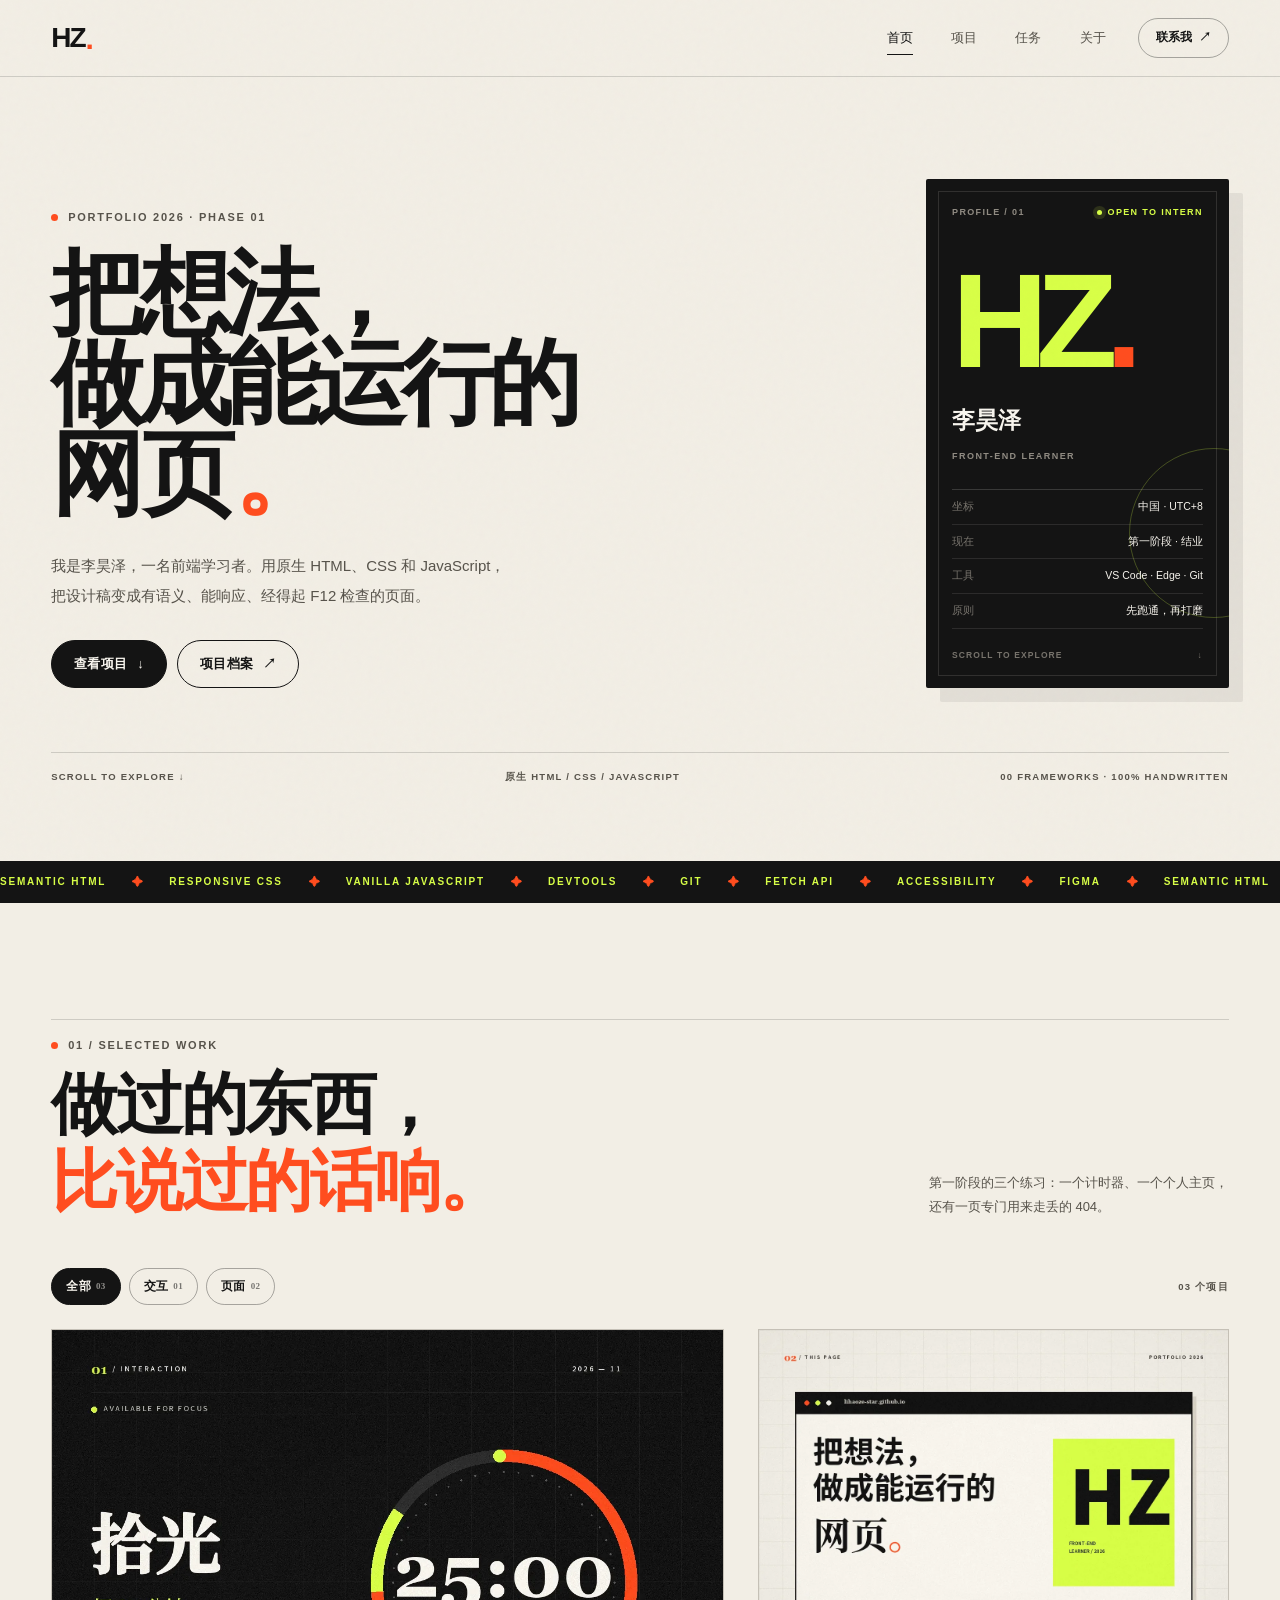
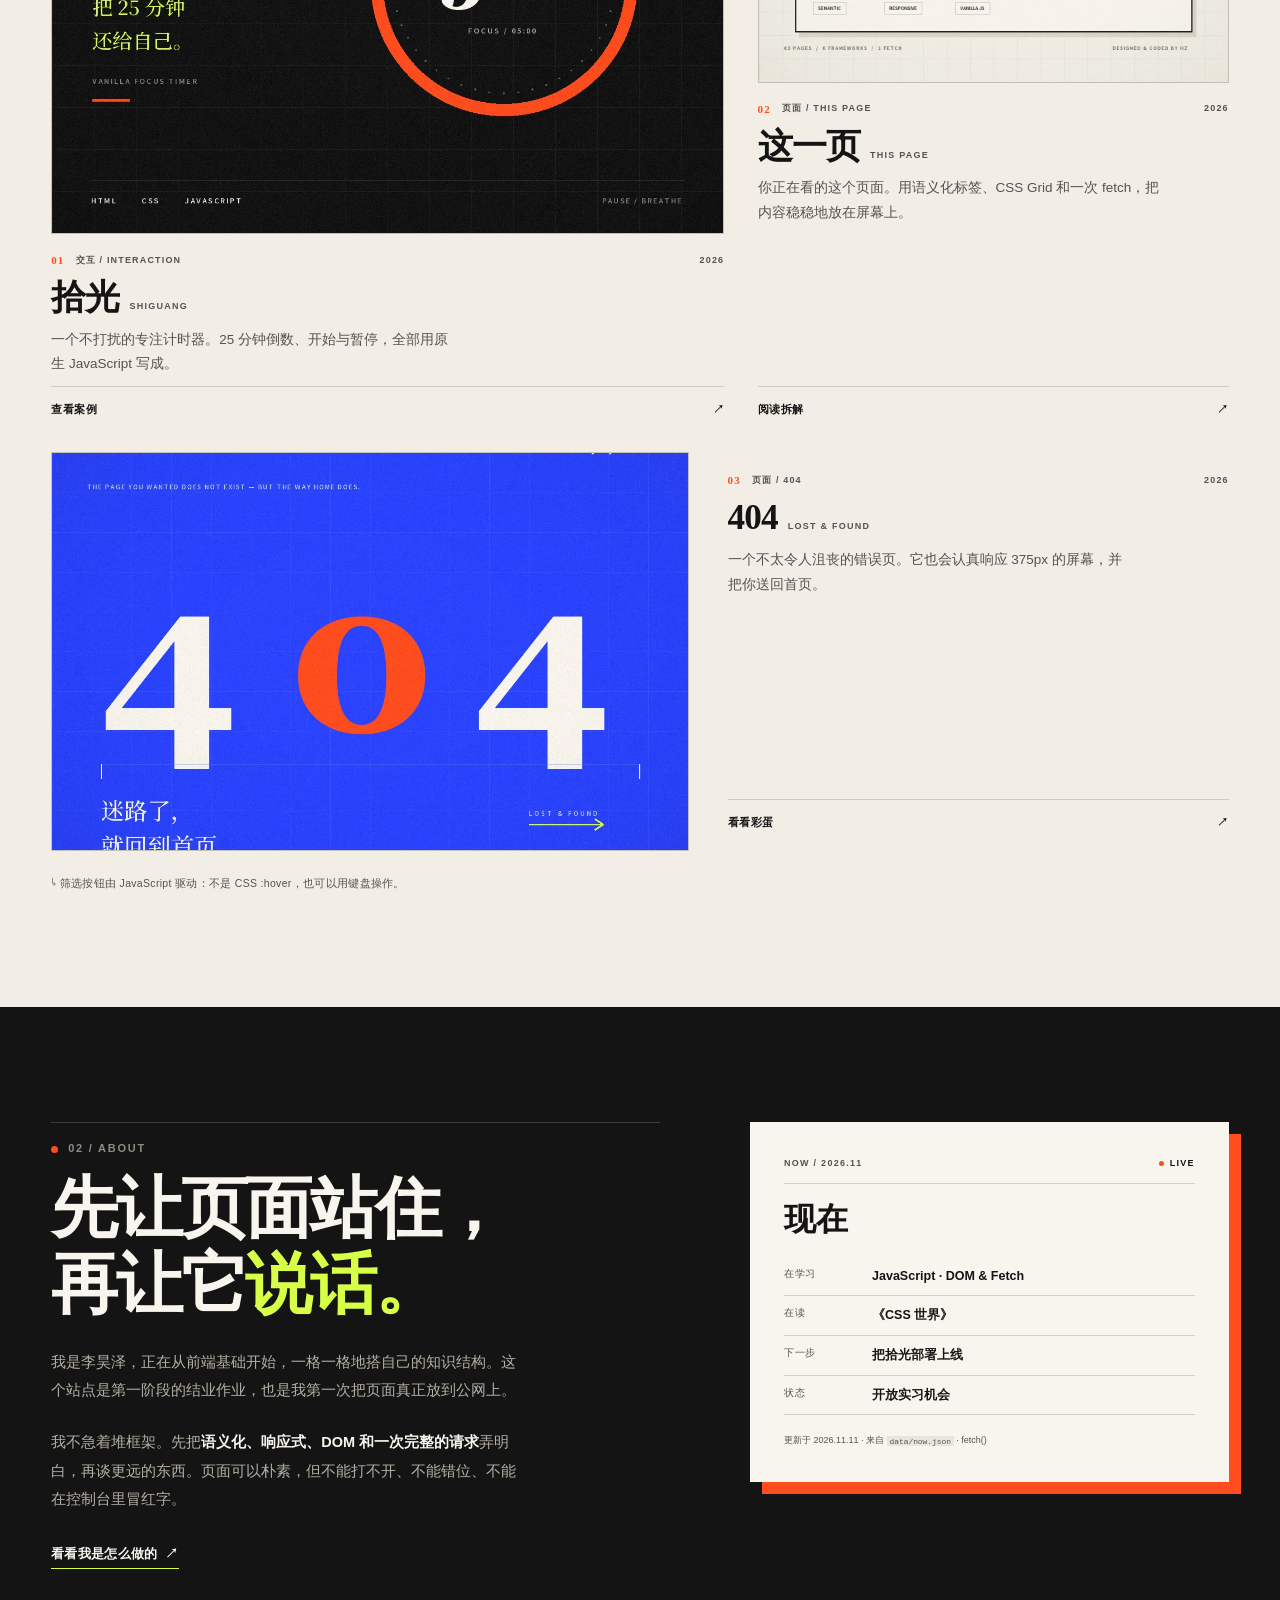
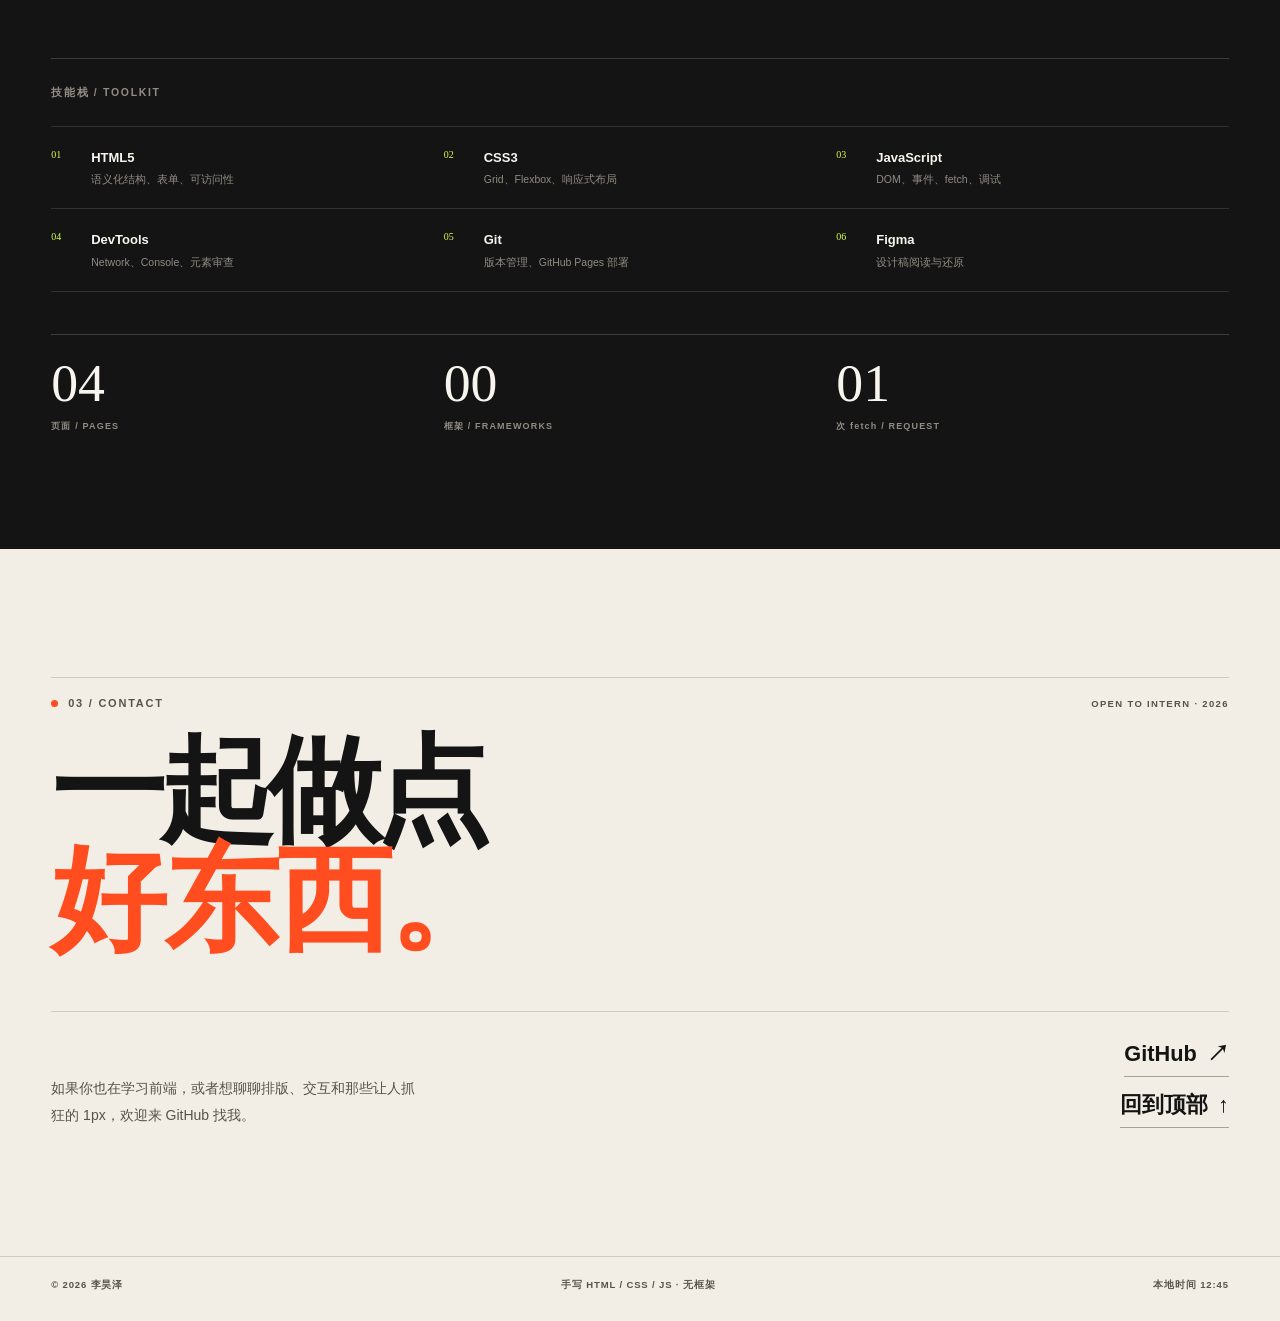
==== commit db9fc934: "任务 3：任务清单页接入 Flask API（三态 + CORS 记录）" ====
--- a/index.html
+++ b/index.html
@@ -27,6 +27,7 @@
       <nav class="site-nav" aria-label="主导航">
         <a href="index.html" aria-current="page">首页</a>
         <a href="project.html">项目</a>
+        <a href="tasks.html">任务</a>
         <a href="index.html#about">关于</a>
       </nav>
 
@@ -45,6 +46,7 @@
     <nav aria-label="移动端导航">
       <a href="index.html" aria-current="page"><span>首页</span><small>HOME</small></a>
       <a href="project.html"><span>项目</span><small>WORK</small></a>
+      <a href="tasks.html"><span>任务</span><small>API</small></a>
       <a href="index.html#about"><span>关于</span><small>ABOUT</small></a>
       <a href="#contact"><span>联系</span><small>CONTACT</small></a>
     </nav>
@@ -204,7 +206,7 @@
         </div>
 
         <div class="stats" aria-label="站点数据">
-          <div><strong>03</strong><span>页面 / PAGES</span></div>
+          <div><strong>04</strong><span>页面 / PAGES</span></div>
           <div><strong>00</strong><span>框架 / FRAMEWORKS</span></div>
           <div><strong>01</strong><span>次 fetch / REQUEST</span></div>
         </div>
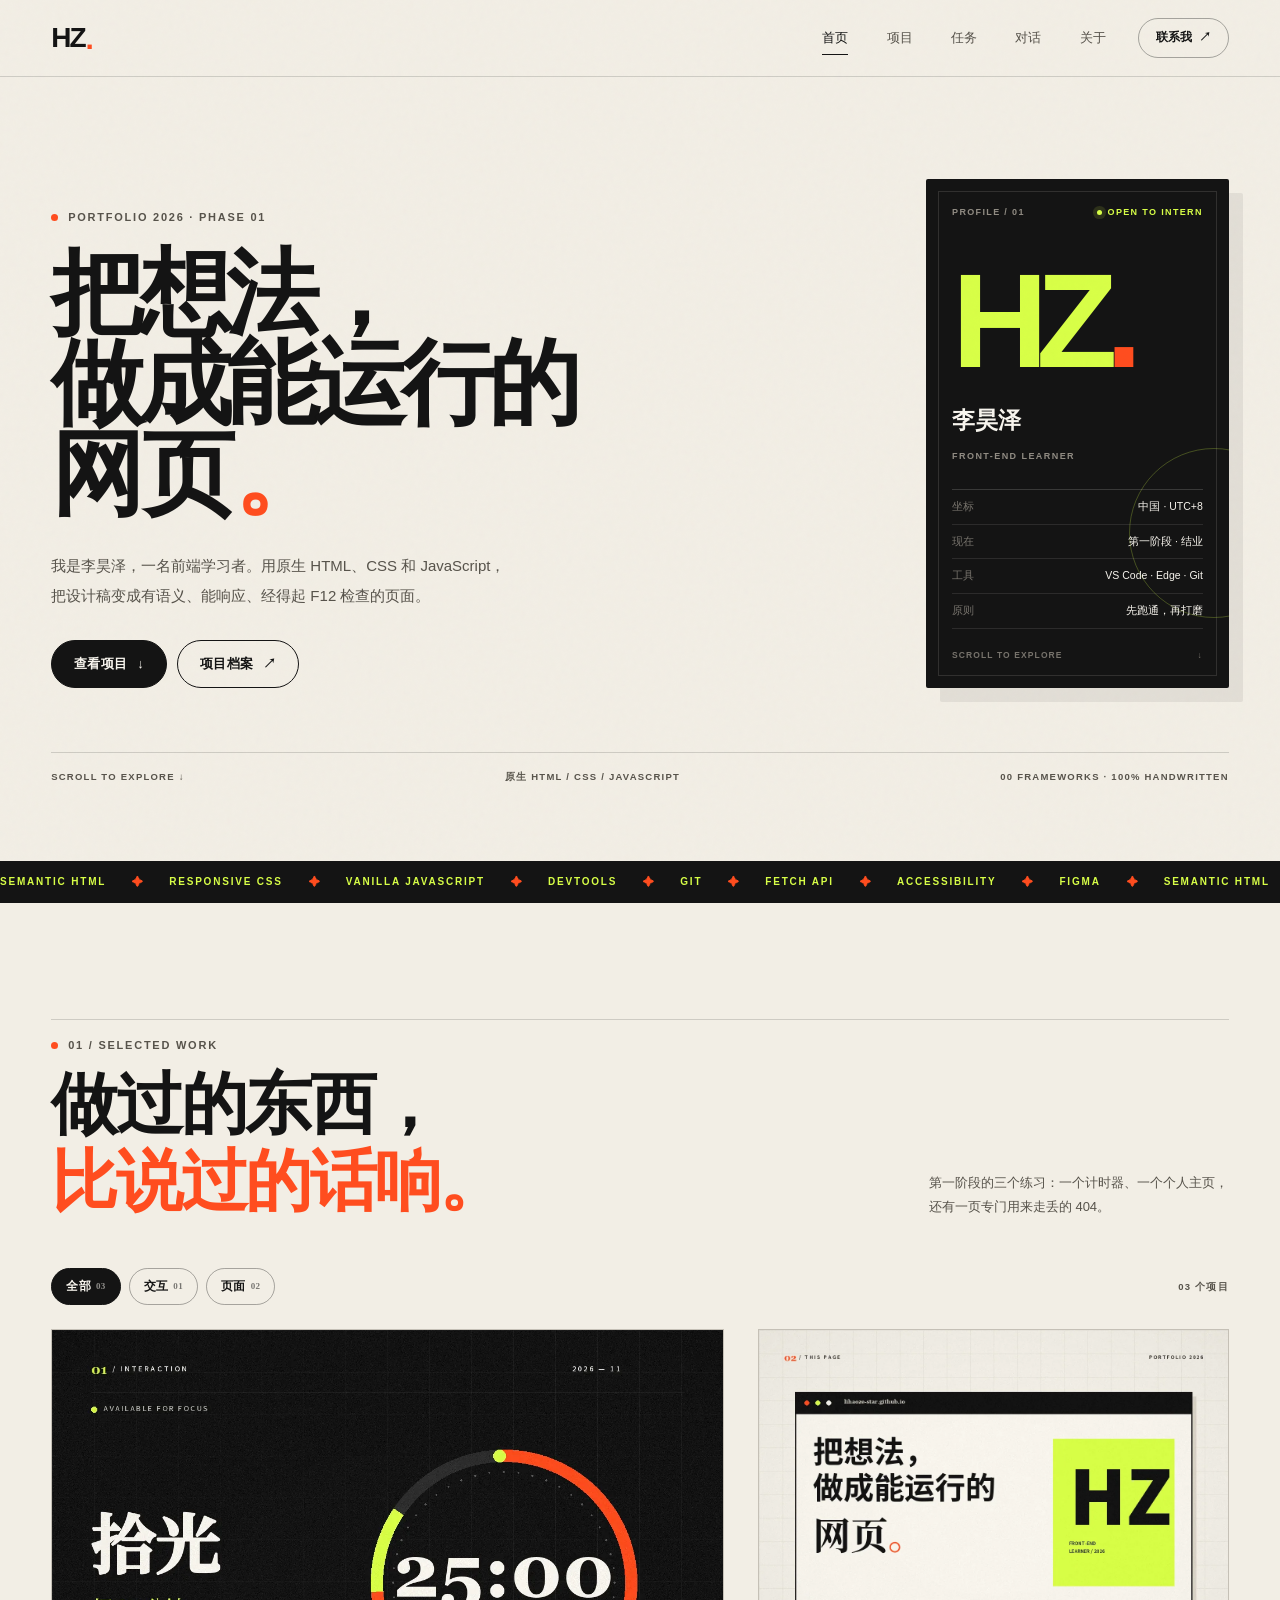
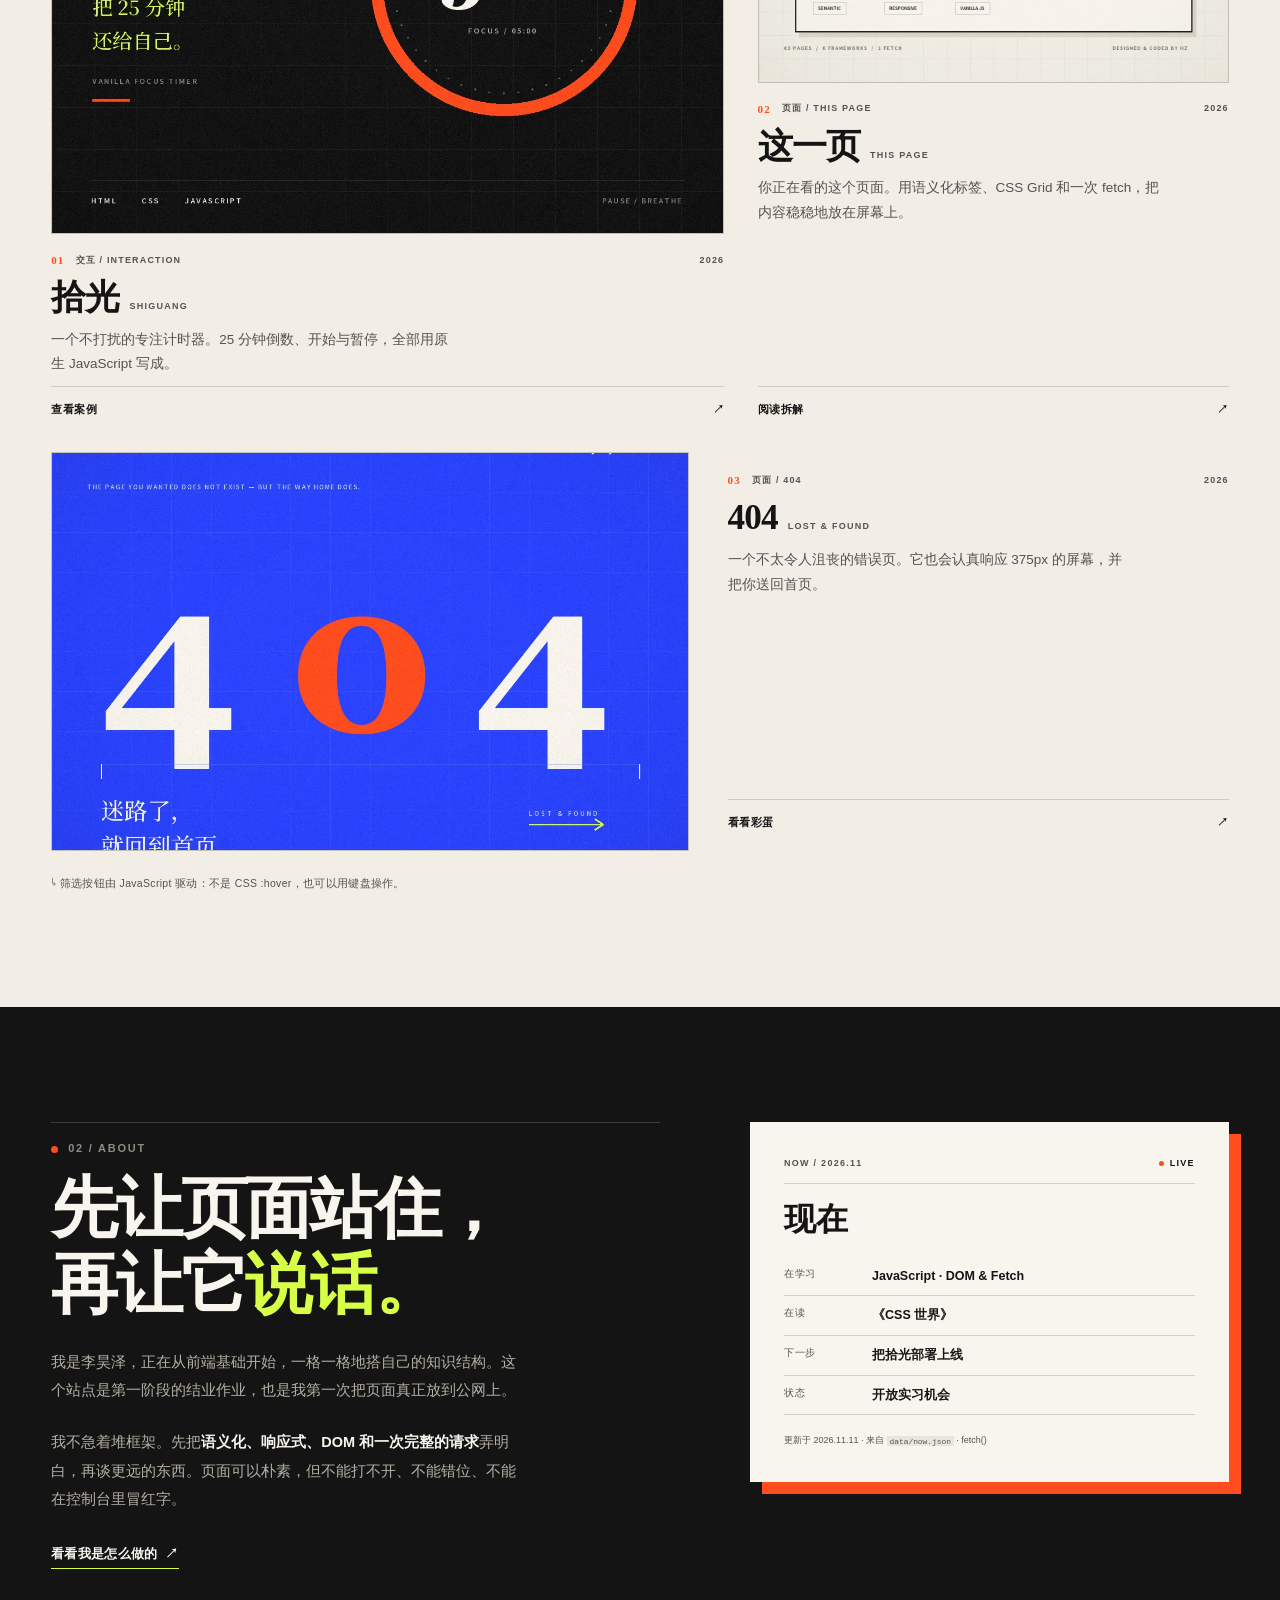
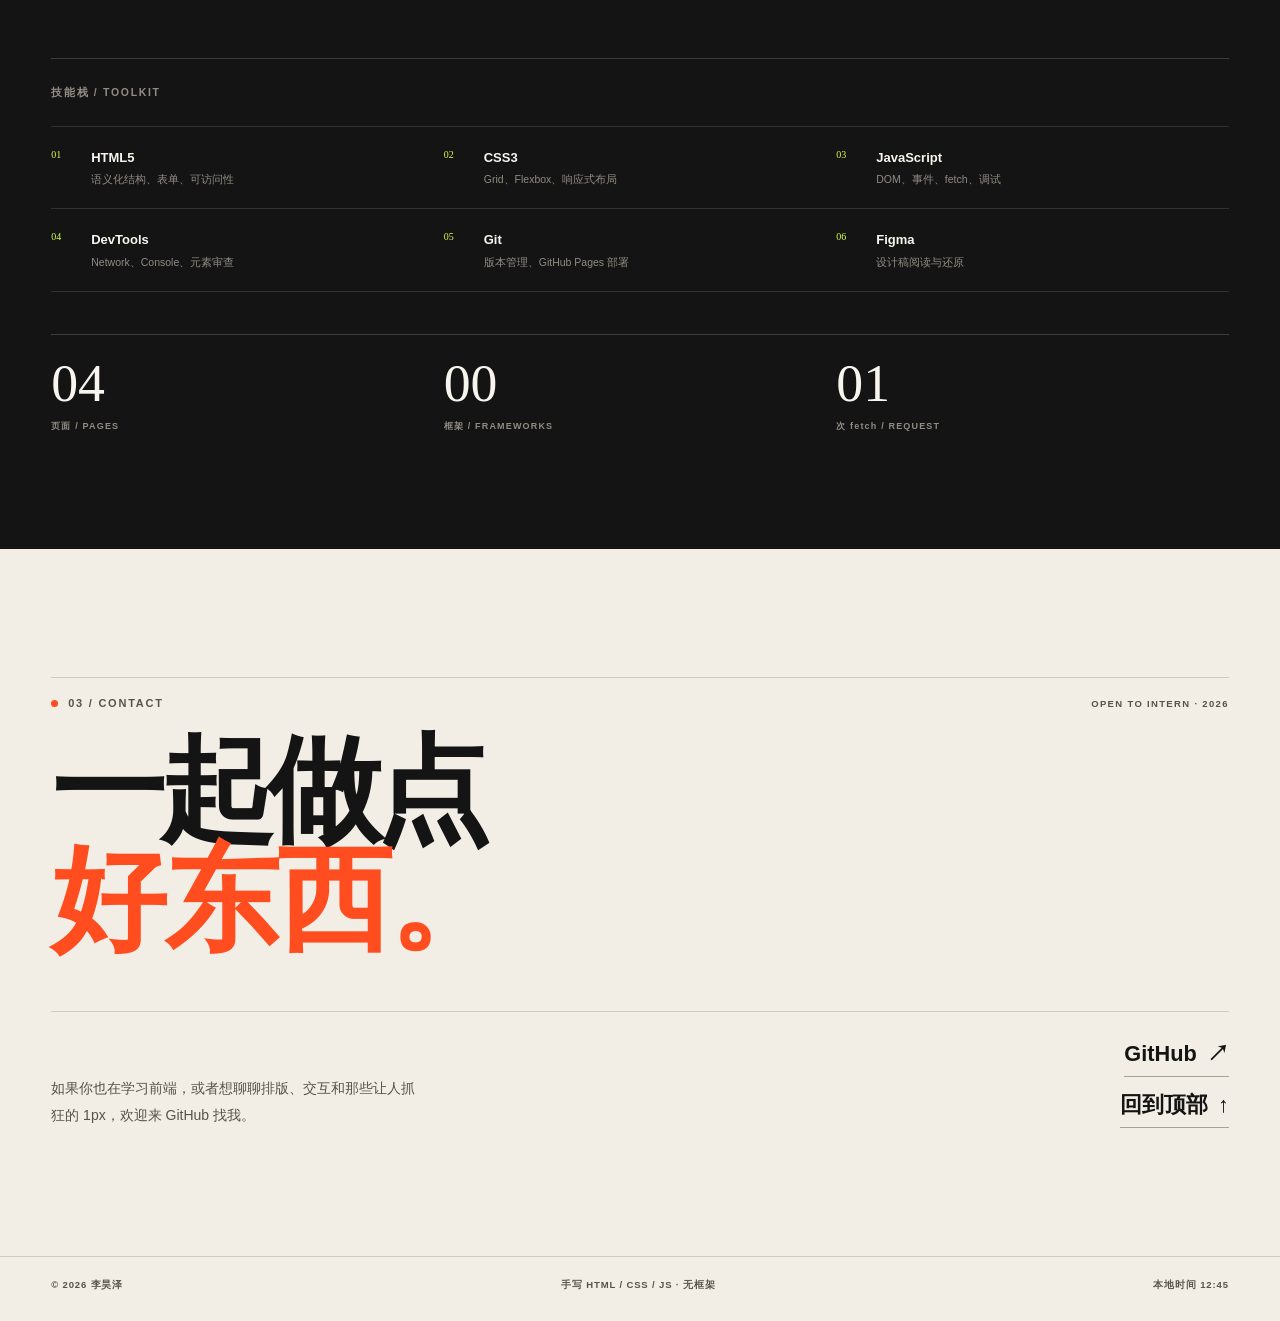
==== commit 0a74d921: "任务 4：DeepSeek 流式对话页、停止生成、.env 证明与录屏" ====
--- a/index.html
+++ b/index.html
@@ -28,6 +28,7 @@
         <a href="index.html" aria-current="page">首页</a>
         <a href="project.html">项目</a>
         <a href="tasks.html">任务</a>
+        <a href="chat.html">对话</a>
         <a href="index.html#about">关于</a>
       </nav>
 
@@ -47,6 +48,7 @@
       <a href="index.html" aria-current="page"><span>首页</span><small>HOME</small></a>
       <a href="project.html"><span>项目</span><small>WORK</small></a>
       <a href="tasks.html"><span>任务</span><small>API</small></a>
+      <a href="chat.html"><span>对话</span><small>LLM</small></a>
       <a href="index.html#about"><span>关于</span><small>ABOUT</small></a>
       <a href="#contact"><span>联系</span><small>CONTACT</small></a>
     </nav>
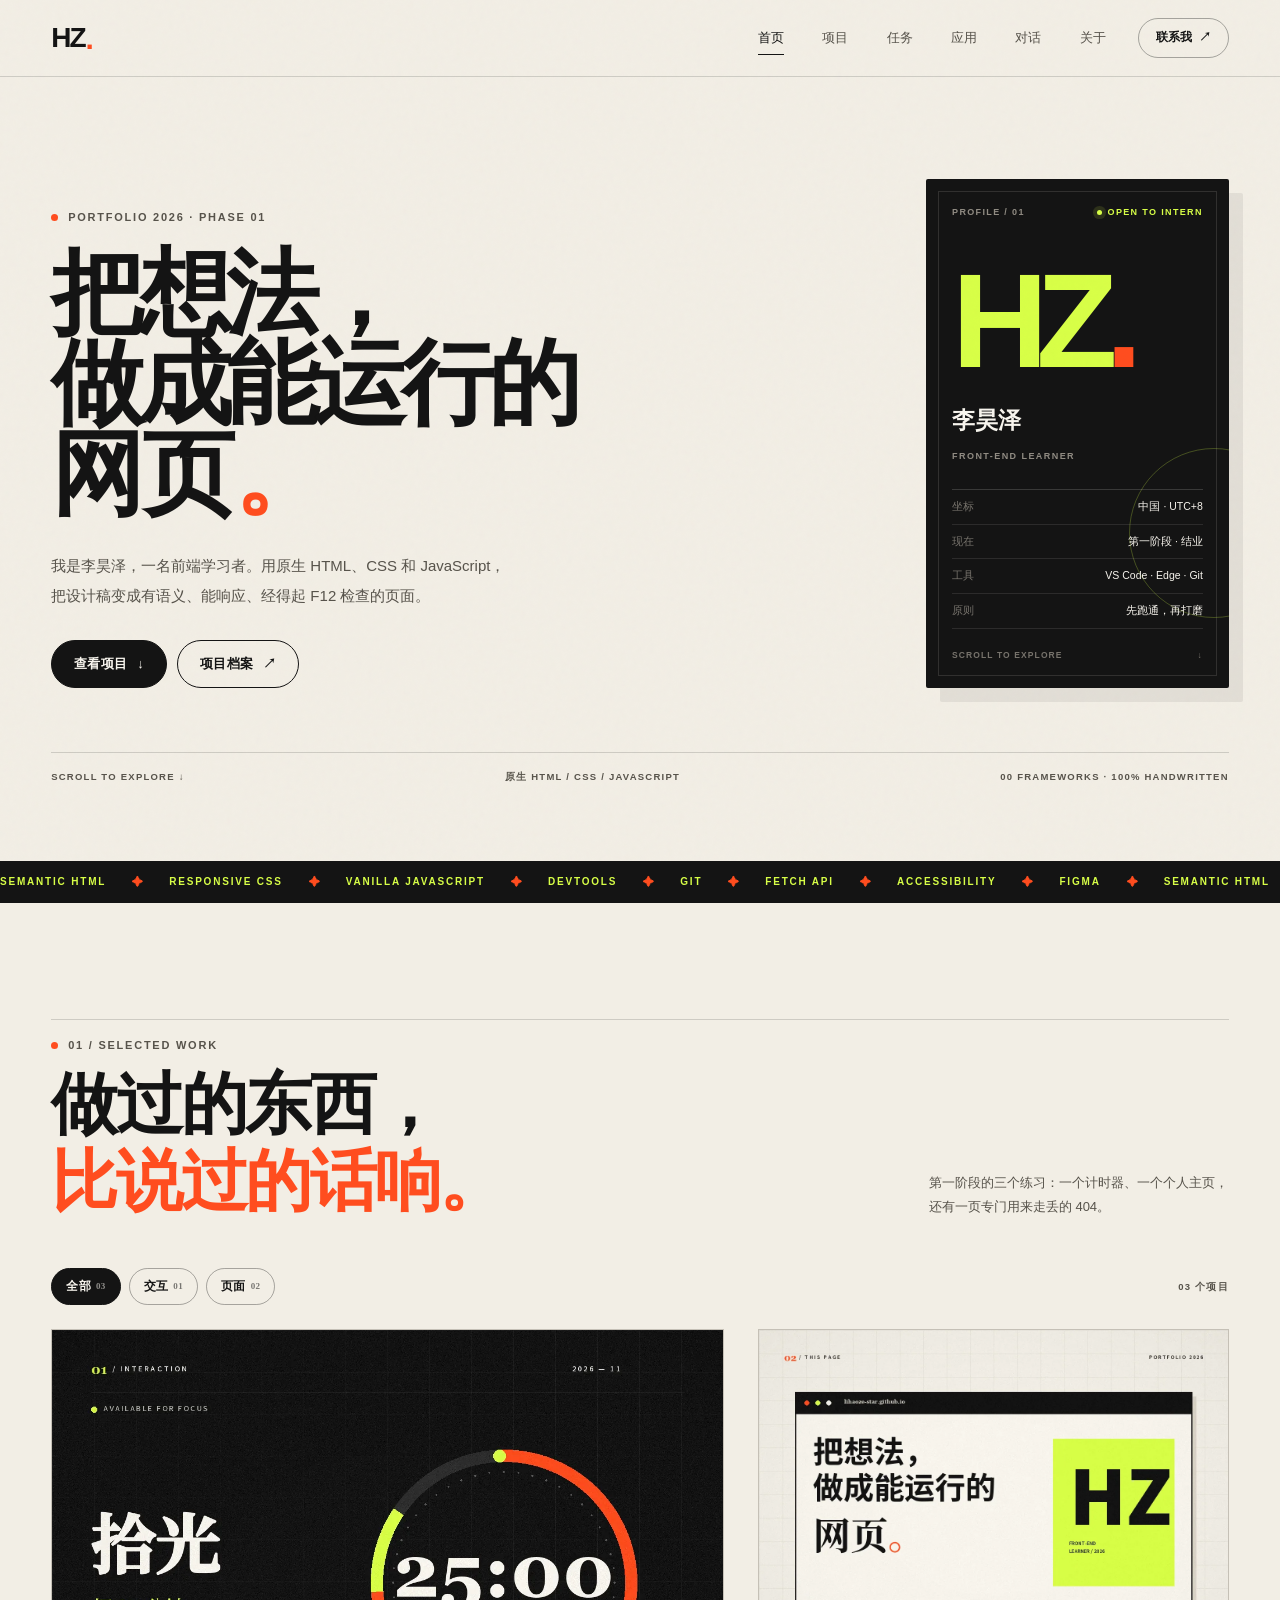
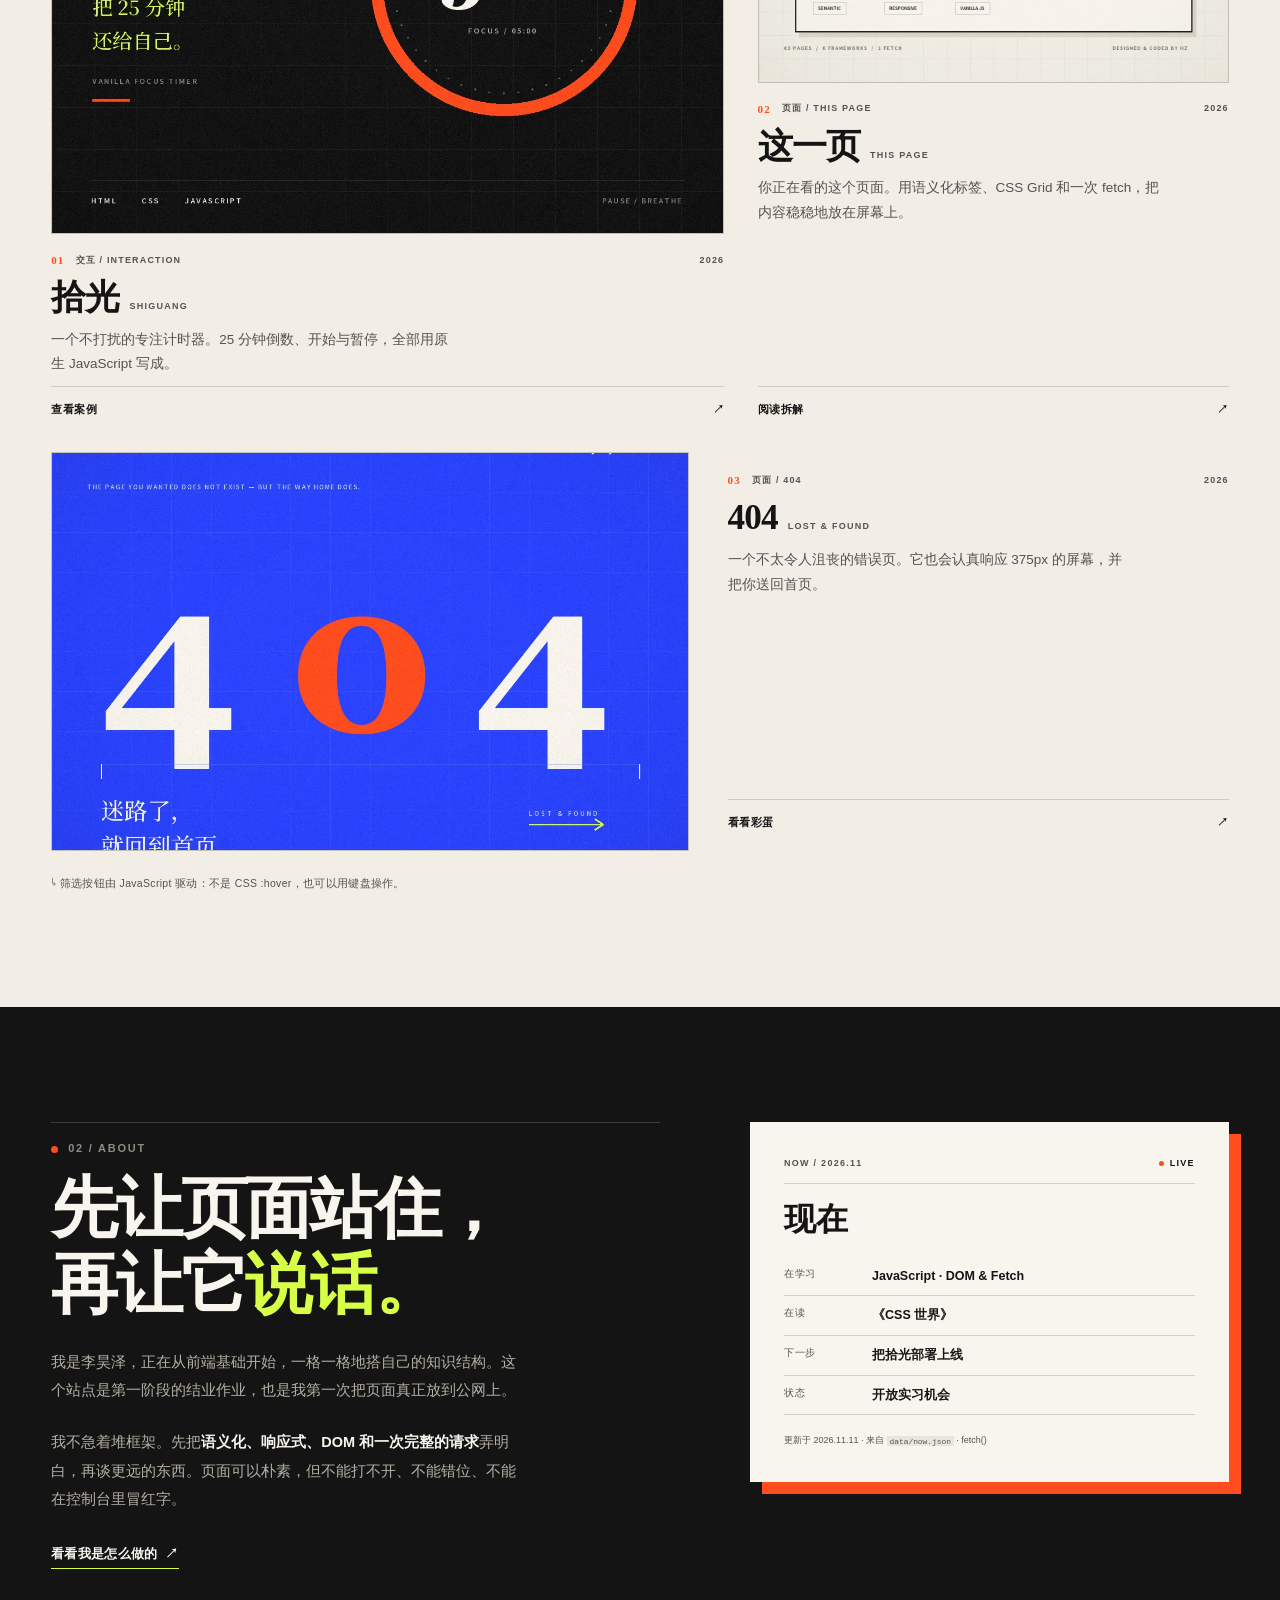
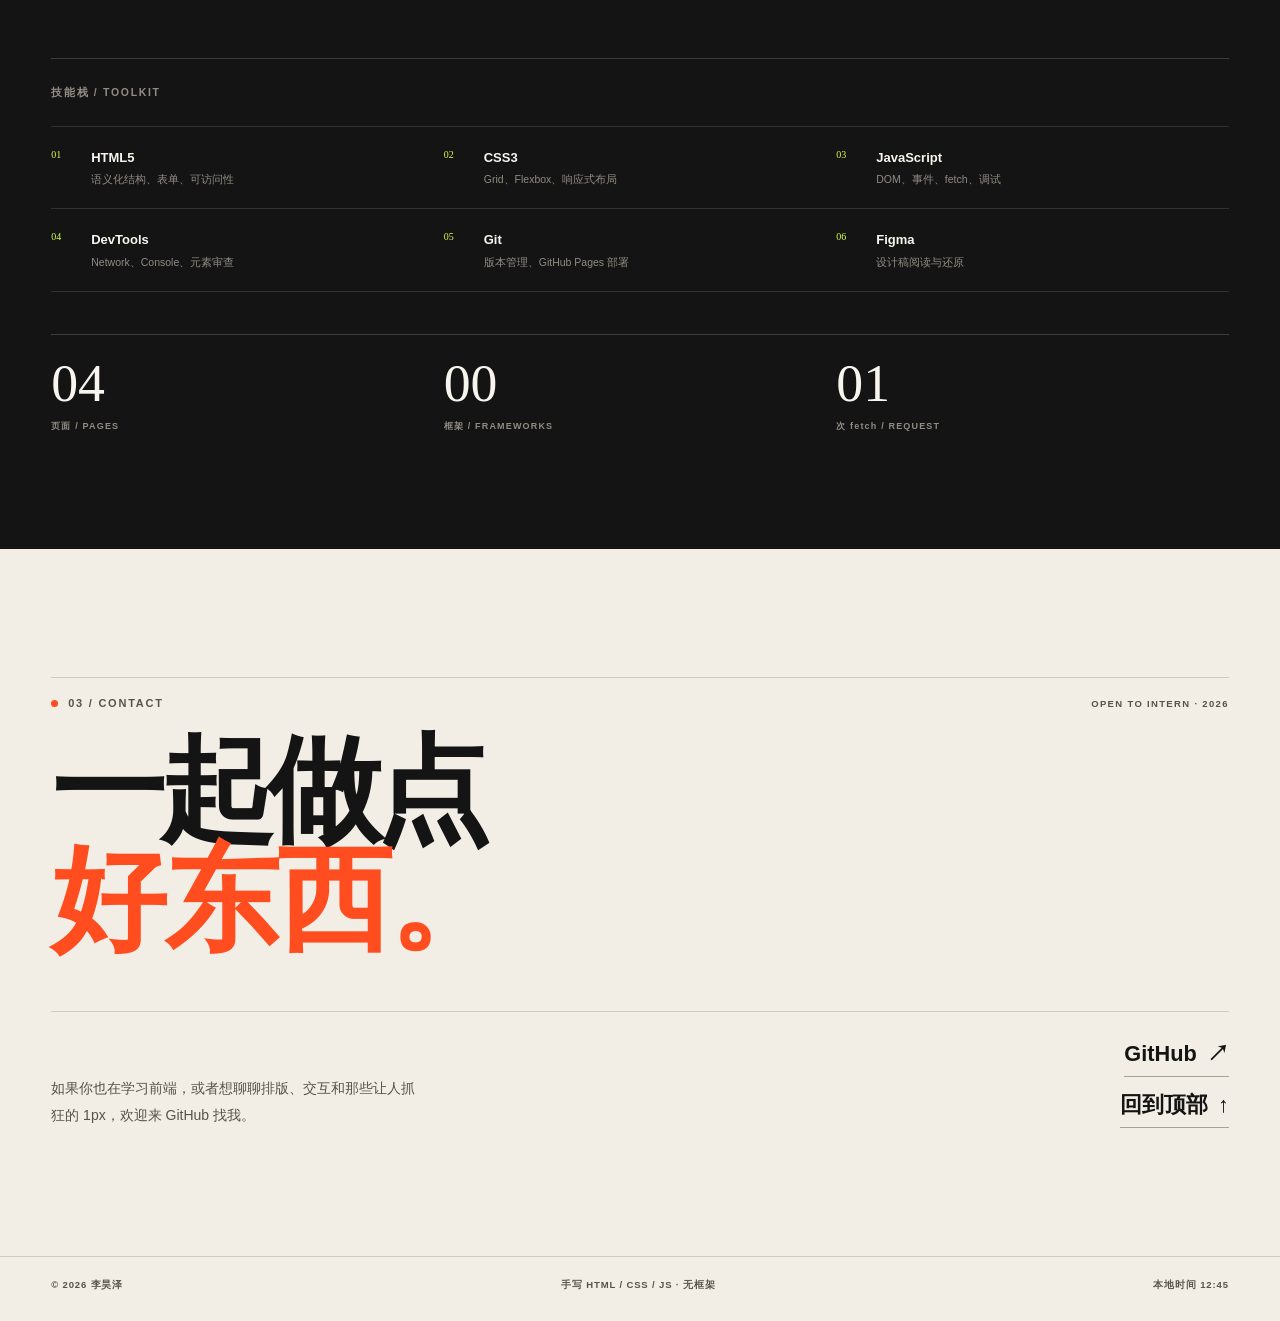
==== commit f0b19ed9: "任务 6：整合 app.html、README、2 分钟演示与验收截图" ====
--- a/index.html
+++ b/index.html
@@ -1,244 +1,246 @@
-<!DOCTYPE html>
-<html lang="zh-CN">
-<head>
-  <meta charset="utf-8">
-  <meta name="viewport" content="width=device-width, initial-scale=1">
-  <title>李昊泽 / 前端学习者 — 把想法，做成能运行的网页</title>
-  <meta name="description" content="李昊泽的个人主页。用原生 HTML、CSS 和 JavaScript 完成的第一阶段项目：语义化、响应式、可访问，并且真的上线了。">
-  <meta name="theme-color" content="#f2eee5">
-  <meta property="og:type" content="website">
-  <meta property="og:title" content="李昊泽 / 前端学习者">
-  <meta property="og:description" content="把想法，做成能运行的网页。原生 HTML / CSS / JS，第一阶段作品集。">
-  <meta property="og:image" content="assets/img/og-cover.webp">
-  <meta name="twitter:card" content="summary_large_image">
-  <link rel="icon" href="assets/favicon.svg" type="image/svg+xml">
-  <link rel="stylesheet" href="css/style.css">
-  <script src="js/main.js" defer></script>
-</head>
-<body>
-  <a class="skip-link" href="#main">跳到主要内容</a>
-
-  <header class="site-header">
-    <div class="container header-inner">
-      <a class="brand" href="index.html" aria-label="李昊泽的个人主页">
-        <span class="brand-mark">HZ</span><span class="brand-dot" aria-hidden="true">.</span>
-      </a>
-
-      <nav class="site-nav" aria-label="主导航">
-        <a href="index.html" aria-current="page">首页</a>
-        <a href="project.html">项目</a>
-        <a href="tasks.html">任务</a>
-        <a href="chat.html">对话</a>
-        <a href="index.html#about">关于</a>
-      </nav>
-
-      <a class="header-cta" href="#contact">联系我 <span aria-hidden="true">↗</span></a>
-
-      <button class="nav-toggle" type="button" aria-controls="site-menu" aria-expanded="false">
-        <span class="nav-toggle-line" aria-hidden="true"></span>
-        <span class="nav-toggle-line" aria-hidden="true"></span>
-        <span class="sr-only">打开菜单</span>
-      </button>
-    </div>
-
-  </header>
-
-  <div class="mobile-menu" id="site-menu" hidden>
-    <nav aria-label="移动端导航">
-      <a href="index.html" aria-current="page"><span>首页</span><small>HOME</small></a>
-      <a href="project.html"><span>项目</span><small>WORK</small></a>
-      <a href="tasks.html"><span>任务</span><small>API</small></a>
-      <a href="chat.html"><span>对话</span><small>LLM</small></a>
-      <a href="index.html#about"><span>关于</span><small>ABOUT</small></a>
-      <a href="#contact"><span>联系</span><small>CONTACT</small></a>
-    </nav>
-    <p class="mobile-menu-foot">李昊泽 · 前端学习者<br>中国 / UTC+8 · 2026</p>
-  </div>
-
-  <main id="main">
-    <section class="hero" aria-labelledby="hero-title">
-      <div class="container">
-        <div class="hero-grid">
-          <div class="hero-copy">
-            <p class="eyebrow"><span class="dot" aria-hidden="true"></span>PORTFOLIO 2026 · PHASE 01</p>
-            <h1 id="hero-title">
-              <span class="line">把想法，</span>
-              <span class="line">做成能运行的</span>
-              <span class="line"><span class="serif">网页</span><span class="orange">。</span></span>
-            </h1>
-            <p class="lead">我是李昊泽，一名前端学习者。用原生 HTML、CSS 和 JavaScript，把设计稿变成有语义、能响应、经得起 F12 检查的页面。</p>
-            <div class="hero-actions">
-              <a class="button button--primary" href="#work">查看项目 <span class="arrow" aria-hidden="true">↓</span></a>
-              <a class="button button--ghost" href="project.html">项目档案 <span class="arrow" aria-hidden="true">↗</span></a>
-            </div>
-          </div>
-
-          <aside class="profile-card" aria-label="个人名片">
-            <div class="profile-head">
-              <span>PROFILE / 01</span>
-              <span class="profile-live"><i aria-hidden="true"></i>OPEN TO INTERN</span>
-            </div>
-            <p class="monogram" aria-hidden="true">HZ<span>.</span></p>
-            <p class="profile-name">李昊泽<br><span>FRONT-END LEARNER</span></p>
-            <dl class="profile-data">
-              <div><dt>坐标</dt><dd>中国 · UTC+8</dd></div>
-              <div><dt>现在</dt><dd>第一阶段 · 结业</dd></div>
-              <div><dt>工具</dt><dd>VS Code · Edge · Git</dd></div>
-              <div><dt>原则</dt><dd>先跑通，再打磨</dd></div>
-            </dl>
-            <p class="profile-foot"><span>SCROLL TO EXPLORE</span><span aria-hidden="true">↓</span></p>
-          </aside>
-        </div>
-
-        <div class="hero-meta" aria-label="页面信息">
-          <span>SCROLL TO EXPLORE <span aria-hidden="true">↓</span></span>
-          <span>原生 HTML / CSS / JAVASCRIPT</span>
-          <span>00 FRAMEWORKS · 100% HANDWRITTEN</span>
-        </div>
-      </div>
-    </section>
-
-    <div class="ticker" aria-hidden="true">
-      <div class="ticker-track">
-        <div class="ticker-group">
-          <span>SEMANTIC HTML</span><span>RESPONSIVE CSS</span><span>VANILLA JAVASCRIPT</span><span>DEVTOOLS</span><span>GIT</span><span>FETCH API</span><span>ACCESSIBILITY</span><span>FIGMA</span>
-        </div>
-        <div class="ticker-group">
-          <span>SEMANTIC HTML</span><span>RESPONSIVE CSS</span><span>VANILLA JAVASCRIPT</span><span>DEVTOOLS</span><span>GIT</span><span>FETCH API</span><span>ACCESSIBILITY</span><span>FIGMA</span>
-        </div>
-      </div>
-    </div>
-
-    <section class="section work" id="work" aria-labelledby="work-title">
-      <div class="container">
-        <header class="section-head">
-          <div>
-            <p class="eyebrow"><span class="dot" aria-hidden="true"></span>01 / SELECTED WORK</p>
-            <h2 id="work-title">做过的东西，<br><em>比说过的话响。</em></h2>
-          </div>
-          <p class="section-side">第一阶段的三个练习：一个计时器、一个个人主页，还有一页专门用来走丢的 404。</p>
-        </header>
-
-        <div class="filter-bar">
-          <div class="filter-tabs" role="group" aria-label="项目筛选">
-            <button type="button" data-filter="all" aria-pressed="true" aria-controls="work-grid">全部 <span>03</span></button>
-            <button type="button" data-filter="interaction" aria-pressed="false" aria-controls="work-grid">交互 <span>01</span></button>
-            <button type="button" data-filter="page" aria-pressed="false" aria-controls="work-grid">页面 <span>02</span></button>
-          </div>
-          <p class="filter-result" aria-live="polite"><span data-visible-count>03</span> 个项目</p>
-        </div>
-
-        <div class="work-grid" id="work-grid">
-          <a class="project-card project-card--feature" href="project.html#shiguang" data-category="interaction">
-            <figure class="project-media">
-              <img src="assets/img/cover-shiguang.webp" alt="拾光专注计时器的深色封面，橙色圆环里写着 25:00" width="1200" height="900" loading="eager" decoding="async">
-            </figure>
-            <div class="project-info">
-              <div class="project-top"><span class="project-index">01</span><span>交互 / INTERACTION</span><span class="project-year">2026</span></div>
-              <h3>拾光 <span>SHIGUANG</span></h3>
-              <p>一个不打扰的专注计时器。25 分钟倒数、开始与暂停，全部用原生 JavaScript 写成。</p>
-              <span class="project-link">查看案例 <span aria-hidden="true">↗</span></span>
-            </div>
-          </a>
-
-          <a class="project-card" href="project.html#this-page" data-category="page">
-            <figure class="project-media">
-              <img src="assets/img/cover-this-page.webp" alt="这一页个人主页的浏览器窗口封面，标题为把想法做成能运行的网页" width="1200" height="900" loading="lazy" decoding="async">
-            </figure>
-            <div class="project-info">
-              <div class="project-top"><span class="project-index">02</span><span>页面 / THIS PAGE</span><span class="project-year">2026</span></div>
-              <h3>这一页 <span>THIS PAGE</span></h3>
-              <p>你正在看的这个页面。用语义化标签、CSS Grid 和一次 fetch，把内容稳稳地放在屏幕上。</p>
-              <span class="project-link">阅读拆解 <span aria-hidden="true">↗</span></span>
-            </div>
-          </a>
-
-          <a class="project-card project-card--wide" href="project.html#not-found" data-category="page">
-            <figure class="project-media">
-              <img src="assets/img/cover-404.webp" alt="蓝色 404 错误页封面，中间有巨大的橙色数字 0" width="1200" height="900" loading="lazy" decoding="async">
-            </figure>
-            <div class="project-info">
-              <div class="project-top"><span class="project-index">03</span><span>页面 / 404</span><span class="project-year">2026</span></div>
-              <h3>404 <span>LOST &amp; FOUND</span></h3>
-              <p>一个不太令人沮丧的错误页。它也会认真响应 375px 的屏幕，并把你送回首页。</p>
-              <span class="project-link">看看彩蛋 <span aria-hidden="true">↗</span></span>
-            </div>
-          </a>
-        </div>
-
-        <noscript><p class="work-note">筛选和计时器需要 JavaScript，但所有项目内容都可以直接阅读。</p></noscript>
-        <p class="work-note"><span aria-hidden="true">↳</span> 筛选按钮由 JavaScript 驱动：不是 CSS :hover，也可以用键盘操作。</p>
-      </div>
-    </section>
-
-    <section class="section about" id="about" aria-labelledby="about-title">
-      <div class="container">
-        <div class="about-grid">
-          <div class="about-copy">
-            <p class="eyebrow"><span class="dot" aria-hidden="true"></span>02 / ABOUT</p>
-            <h2 id="about-title">先让页面站住，<br>再让它<em>说话。</em></h2>
-            <p>我是李昊泽，正在从前端基础开始，一格一格地搭自己的知识结构。这个站点是第一阶段的结业作业，也是我第一次把页面真正放到公网上。</p>
-            <p>我不急着堆框架。先把<strong>语义化、响应式、DOM 和一次完整的请求</strong>弄明白，再谈更远的东西。页面可以朴素，但不能打不开、不能错位、不能在控制台里冒红字。</p>
-            <a class="text-link" href="project.html">看看我是怎么做的 <span aria-hidden="true">↗</span></a>
-          </div>
-
-          <aside class="now-card" aria-labelledby="now-title">
-            <div class="now-head"><span>NOW / 2026.11</span><span class="now-live"><i aria-hidden="true"></i>LIVE</span></div>
-            <h3 id="now-title">现在</h3>
-            <dl class="now-list">
-              <div><dt>在学习</dt><dd data-now="learning">JavaScript · DOM &amp; Fetch</dd></div>
-              <div><dt>在读</dt><dd data-now="reading">《CSS 世界》</dd></div>
-              <div><dt>下一步</dt><dd data-now="next">把拾光部署上线</dd></div>
-              <div><dt>状态</dt><dd data-now="status">开放实习机会</dd></div>
-            </dl>
-            <p class="now-foot">更新于 <span data-now-updated>2026.11.11</span> · 来自 <code>data/now.json</code> · fetch()</p>
-          </aside>
-        </div>
-
-        <div class="skills">
-          <p class="skills-label">技能栈 / TOOLKIT</p>
-          <ul>
-            <li><span class="num">01</span><div><h3>HTML5</h3><p>语义化结构、表单、可访问性</p></div></li>
-            <li><span class="num">02</span><div><h3>CSS3</h3><p>Grid、Flexbox、响应式布局</p></div></li>
-            <li><span class="num">03</span><div><h3>JavaScript</h3><p>DOM、事件、fetch、调试</p></div></li>
-            <li><span class="num">04</span><div><h3>DevTools</h3><p>Network、Console、元素审查</p></div></li>
-            <li><span class="num">05</span><div><h3>Git</h3><p>版本管理、GitHub Pages 部署</p></div></li>
-            <li><span class="num">06</span><div><h3>Figma</h3><p>设计稿阅读与还原</p></div></li>
-          </ul>
-        </div>
-
-        <div class="stats" aria-label="站点数据">
-          <div><strong>04</strong><span>页面 / PAGES</span></div>
-          <div><strong>00</strong><span>框架 / FRAMEWORKS</span></div>
-          <div><strong>01</strong><span>次 fetch / REQUEST</span></div>
-        </div>
-      </div>
-    </section>
-
-    <section class="contact" id="contact" aria-labelledby="contact-title">
-      <div class="container">
-        <div class="contact-top">
-          <p class="eyebrow"><span class="dot" aria-hidden="true"></span>03 / CONTACT</p>
-          <p class="contact-status">OPEN TO INTERN · 2026</p>
-        </div>
-        <h2 id="contact-title">一起做点<br><em>好东西。</em></h2>
-        <div class="contact-bottom">
-          <p>如果你也在学习前端，或者想聊聊排版、交互和那些让人抓狂的 1px，欢迎来 GitHub 找我。</p>
-          <div class="contact-links">
-            <a href="https://github.com/lihaoze-star" target="_blank" rel="noreferrer">GitHub <span aria-hidden="true">↗</span></a>
-            <a href="#main">回到顶部 <span aria-hidden="true">↑</span></a>
-          </div>
-        </div>
-      </div>
-    </section>
-  </main>
-
-  <footer class="site-footer">
-    <div class="container footer-inner">
-      <p>© 2026 李昊泽</p>
-      <p>手写 HTML / CSS / JS · 无框架</p>
-      <p>本地时间 <time data-clock>UTC+8</time></p>
-    </div>
-  </footer>
-</body>
-</html>
+<!DOCTYPE html>
+<html lang="zh-CN">
+<head>
+  <meta charset="utf-8">
+  <meta name="viewport" content="width=device-width, initial-scale=1">
+  <title>李昊泽 / 前端学习者 — 把想法，做成能运行的网页</title>
+  <meta name="description" content="李昊泽的个人主页。用原生 HTML、CSS 和 JavaScript 完成的第一阶段项目：语义化、响应式、可访问，并且真的上线了。">
+  <meta name="theme-color" content="#f2eee5">
+  <meta property="og:type" content="website">
+  <meta property="og:title" content="李昊泽 / 前端学习者">
+  <meta property="og:description" content="把想法，做成能运行的网页。原生 HTML / CSS / JS，第一阶段作品集。">
+  <meta property="og:image" content="assets/img/og-cover.webp">
+  <meta name="twitter:card" content="summary_large_image">
+  <link rel="icon" href="assets/favicon.svg" type="image/svg+xml">
+  <link rel="stylesheet" href="css/style.css">
+  <script src="js/main.js" defer></script>
+</head>
+<body>
+  <a class="skip-link" href="#main">跳到主要内容</a>
+
+  <header class="site-header">
+    <div class="container header-inner">
+      <a class="brand" href="index.html" aria-label="李昊泽的个人主页">
+        <span class="brand-mark">HZ</span><span class="brand-dot" aria-hidden="true">.</span>
+      </a>
+
+      <nav class="site-nav" aria-label="主导航">
+        <a href="index.html" aria-current="page">首页</a>
+        <a href="project.html">项目</a>
+        <a href="tasks.html">任务</a>
+        <a href="app.html">应用</a>
+        <a href="chat.html">对话</a>
+        <a href="index.html#about">关于</a>
+      </nav>
+
+      <a class="header-cta" href="#contact">联系我 <span aria-hidden="true">↗</span></a>
+
+      <button class="nav-toggle" type="button" aria-controls="site-menu" aria-expanded="false">
+        <span class="nav-toggle-line" aria-hidden="true"></span>
+        <span class="nav-toggle-line" aria-hidden="true"></span>
+        <span class="sr-only">打开菜单</span>
+      </button>
+    </div>
+
+  </header>
+
+  <div class="mobile-menu" id="site-menu" hidden>
+    <nav aria-label="移动端导航">
+      <a href="index.html" aria-current="page"><span>首页</span><small>HOME</small></a>
+      <a href="project.html"><span>项目</span><small>WORK</small></a>
+      <a href="tasks.html"><span>任务</span><small>API</small></a>
+      <a href="app.html"><span>应用</span><small>ONE APP</small></a>
+      <a href="chat.html"><span>对话</span><small>LLM</small></a>
+      <a href="index.html#about"><span>关于</span><small>ABOUT</small></a>
+      <a href="#contact"><span>联系</span><small>CONTACT</small></a>
+    </nav>
+    <p class="mobile-menu-foot">李昊泽 · 前端学习者<br>中国 / UTC+8 · 2026</p>
+  </div>
+
+  <main id="main">
+    <section class="hero" aria-labelledby="hero-title">
+      <div class="container">
+        <div class="hero-grid">
+          <div class="hero-copy">
+            <p class="eyebrow"><span class="dot" aria-hidden="true"></span>PORTFOLIO 2026 · PHASE 01</p>
+            <h1 id="hero-title">
+              <span class="line">把想法，</span>
+              <span class="line">做成能运行的</span>
+              <span class="line"><span class="serif">网页</span><span class="orange">。</span></span>
+            </h1>
+            <p class="lead">我是李昊泽，一名前端学习者。用原生 HTML、CSS 和 JavaScript，把设计稿变成有语义、能响应、经得起 F12 检查的页面。</p>
+            <div class="hero-actions">
+              <a class="button button--primary" href="#work">查看项目 <span class="arrow" aria-hidden="true">↓</span></a>
+              <a class="button button--ghost" href="project.html">项目档案 <span class="arrow" aria-hidden="true">↗</span></a>
+            </div>
+          </div>
+
+          <aside class="profile-card" aria-label="个人名片">
+            <div class="profile-head">
+              <span>PROFILE / 01</span>
+              <span class="profile-live"><i aria-hidden="true"></i>OPEN TO INTERN</span>
+            </div>
+            <p class="monogram" aria-hidden="true">HZ<span>.</span></p>
+            <p class="profile-name">李昊泽<br><span>FRONT-END LEARNER</span></p>
+            <dl class="profile-data">
+              <div><dt>坐标</dt><dd>中国 · UTC+8</dd></div>
+              <div><dt>现在</dt><dd>第一阶段 · 结业</dd></div>
+              <div><dt>工具</dt><dd>VS Code · Edge · Git</dd></div>
+              <div><dt>原则</dt><dd>先跑通，再打磨</dd></div>
+            </dl>
+            <p class="profile-foot"><span>SCROLL TO EXPLORE</span><span aria-hidden="true">↓</span></p>
+          </aside>
+        </div>
+
+        <div class="hero-meta" aria-label="页面信息">
+          <span>SCROLL TO EXPLORE <span aria-hidden="true">↓</span></span>
+          <span>原生 HTML / CSS / JAVASCRIPT</span>
+          <span>00 FRAMEWORKS · 100% HANDWRITTEN</span>
+        </div>
+      </div>
+    </section>
+
+    <div class="ticker" aria-hidden="true">
+      <div class="ticker-track">
+        <div class="ticker-group">
+          <span>SEMANTIC HTML</span><span>RESPONSIVE CSS</span><span>VANILLA JAVASCRIPT</span><span>DEVTOOLS</span><span>GIT</span><span>FETCH API</span><span>ACCESSIBILITY</span><span>FIGMA</span>
+        </div>
+        <div class="ticker-group">
+          <span>SEMANTIC HTML</span><span>RESPONSIVE CSS</span><span>VANILLA JAVASCRIPT</span><span>DEVTOOLS</span><span>GIT</span><span>FETCH API</span><span>ACCESSIBILITY</span><span>FIGMA</span>
+        </div>
+      </div>
+    </div>
+
+    <section class="section work" id="work" aria-labelledby="work-title">
+      <div class="container">
+        <header class="section-head">
+          <div>
+            <p class="eyebrow"><span class="dot" aria-hidden="true"></span>01 / SELECTED WORK</p>
+            <h2 id="work-title">做过的东西，<br><em>比说过的话响。</em></h2>
+          </div>
+          <p class="section-side">第一阶段的三个练习：一个计时器、一个个人主页，还有一页专门用来走丢的 404。</p>
+        </header>
+
+        <div class="filter-bar">
+          <div class="filter-tabs" role="group" aria-label="项目筛选">
+            <button type="button" data-filter="all" aria-pressed="true" aria-controls="work-grid">全部 <span>03</span></button>
+            <button type="button" data-filter="interaction" aria-pressed="false" aria-controls="work-grid">交互 <span>01</span></button>
+            <button type="button" data-filter="page" aria-pressed="false" aria-controls="work-grid">页面 <span>02</span></button>
+          </div>
+          <p class="filter-result" aria-live="polite"><span data-visible-count>03</span> 个项目</p>
+        </div>
+
+        <div class="work-grid" id="work-grid">
+          <a class="project-card project-card--feature" href="project.html#shiguang" data-category="interaction">
+            <figure class="project-media">
+              <img src="assets/img/cover-shiguang.webp" alt="拾光专注计时器的深色封面，橙色圆环里写着 25:00" width="1200" height="900" loading="eager" decoding="async">
+            </figure>
+            <div class="project-info">
+              <div class="project-top"><span class="project-index">01</span><span>交互 / INTERACTION</span><span class="project-year">2026</span></div>
+              <h3>拾光 <span>SHIGUANG</span></h3>
+              <p>一个不打扰的专注计时器。25 分钟倒数、开始与暂停，全部用原生 JavaScript 写成。</p>
+              <span class="project-link">查看案例 <span aria-hidden="true">↗</span></span>
+            </div>
+          </a>
+
+          <a class="project-card" href="project.html#this-page" data-category="page">
+            <figure class="project-media">
+              <img src="assets/img/cover-this-page.webp" alt="这一页个人主页的浏览器窗口封面，标题为把想法做成能运行的网页" width="1200" height="900" loading="lazy" decoding="async">
+            </figure>
+            <div class="project-info">
+              <div class="project-top"><span class="project-index">02</span><span>页面 / THIS PAGE</span><span class="project-year">2026</span></div>
+              <h3>这一页 <span>THIS PAGE</span></h3>
+              <p>你正在看的这个页面。用语义化标签、CSS Grid 和一次 fetch，把内容稳稳地放在屏幕上。</p>
+              <span class="project-link">阅读拆解 <span aria-hidden="true">↗</span></span>
+            </div>
+          </a>
+
+          <a class="project-card project-card--wide" href="project.html#not-found" data-category="page">
+            <figure class="project-media">
+              <img src="assets/img/cover-404.webp" alt="蓝色 404 错误页封面，中间有巨大的橙色数字 0" width="1200" height="900" loading="lazy" decoding="async">
+            </figure>
+            <div class="project-info">
+              <div class="project-top"><span class="project-index">03</span><span>页面 / 404</span><span class="project-year">2026</span></div>
+              <h3>404 <span>LOST &amp; FOUND</span></h3>
+              <p>一个不太令人沮丧的错误页。它也会认真响应 375px 的屏幕，并把你送回首页。</p>
+              <span class="project-link">看看彩蛋 <span aria-hidden="true">↗</span></span>
+            </div>
+          </a>
+        </div>
+
+        <noscript><p class="work-note">筛选和计时器需要 JavaScript，但所有项目内容都可以直接阅读。</p></noscript>
+        <p class="work-note"><span aria-hidden="true">↳</span> 筛选按钮由 JavaScript 驱动：不是 CSS :hover，也可以用键盘操作。</p>
+      </div>
+    </section>
+
+    <section class="section about" id="about" aria-labelledby="about-title">
+      <div class="container">
+        <div class="about-grid">
+          <div class="about-copy">
+            <p class="eyebrow"><span class="dot" aria-hidden="true"></span>02 / ABOUT</p>
+            <h2 id="about-title">先让页面站住，<br>再让它<em>说话。</em></h2>
+            <p>我是李昊泽，正在从前端基础开始，一格一格地搭自己的知识结构。这个站点是第一阶段的结业作业，也是我第一次把页面真正放到公网上。</p>
+            <p>我不急着堆框架。先把<strong>语义化、响应式、DOM 和一次完整的请求</strong>弄明白，再谈更远的东西。页面可以朴素，但不能打不开、不能错位、不能在控制台里冒红字。</p>
+            <a class="text-link" href="project.html">看看我是怎么做的 <span aria-hidden="true">↗</span></a>
+          </div>
+
+          <aside class="now-card" aria-labelledby="now-title">
+            <div class="now-head"><span>NOW / 2026.11</span><span class="now-live"><i aria-hidden="true"></i>LIVE</span></div>
+            <h3 id="now-title">现在</h3>
+            <dl class="now-list">
+              <div><dt>在学习</dt><dd data-now="learning">JavaScript · DOM &amp; Fetch</dd></div>
+              <div><dt>在读</dt><dd data-now="reading">《CSS 世界》</dd></div>
+              <div><dt>下一步</dt><dd data-now="next">把拾光部署上线</dd></div>
+              <div><dt>状态</dt><dd data-now="status">开放实习机会</dd></div>
+            </dl>
+            <p class="now-foot">更新于 <span data-now-updated>2026.11.11</span> · 来自 <code>data/now.json</code> · fetch()</p>
+          </aside>
+        </div>
+
+        <div class="skills">
+          <p class="skills-label">技能栈 / TOOLKIT</p>
+          <ul>
+            <li><span class="num">01</span><div><h3>HTML5</h3><p>语义化结构、表单、可访问性</p></div></li>
+            <li><span class="num">02</span><div><h3>CSS3</h3><p>Grid、Flexbox、响应式布局</p></div></li>
+            <li><span class="num">03</span><div><h3>JavaScript</h3><p>DOM、事件、fetch、调试</p></div></li>
+            <li><span class="num">04</span><div><h3>DevTools</h3><p>Network、Console、元素审查</p></div></li>
+            <li><span class="num">05</span><div><h3>Git</h3><p>版本管理、GitHub Pages 部署</p></div></li>
+            <li><span class="num">06</span><div><h3>Figma</h3><p>设计稿阅读与还原</p></div></li>
+          </ul>
+        </div>
+
+        <div class="stats" aria-label="站点数据">
+          <div><strong>04</strong><span>页面 / PAGES</span></div>
+          <div><strong>00</strong><span>框架 / FRAMEWORKS</span></div>
+          <div><strong>01</strong><span>次 fetch / REQUEST</span></div>
+        </div>
+      </div>
+    </section>
+
+    <section class="contact" id="contact" aria-labelledby="contact-title">
+      <div class="container">
+        <div class="contact-top">
+          <p class="eyebrow"><span class="dot" aria-hidden="true"></span>03 / CONTACT</p>
+          <p class="contact-status">OPEN TO INTERN · 2026</p>
+        </div>
+        <h2 id="contact-title">一起做点<br><em>好东西。</em></h2>
+        <div class="contact-bottom">
+          <p>如果你也在学习前端，或者想聊聊排版、交互和那些让人抓狂的 1px，欢迎来 GitHub 找我。</p>
+          <div class="contact-links">
+            <a href="https://github.com/lihaoze-star" target="_blank" rel="noreferrer">GitHub <span aria-hidden="true">↗</span></a>
+            <a href="#main">回到顶部 <span aria-hidden="true">↑</span></a>
+          </div>
+        </div>
+      </div>
+    </section>
+  </main>
+
+  <footer class="site-footer">
+    <div class="container footer-inner">
+      <p>© 2026 李昊泽</p>
+      <p>手写 HTML / CSS / JS · 无框架</p>
+      <p>本地时间 <time data-clock>UTC+8</time></p>
+    </div>
+  </footer>
+</body>
+</html>
